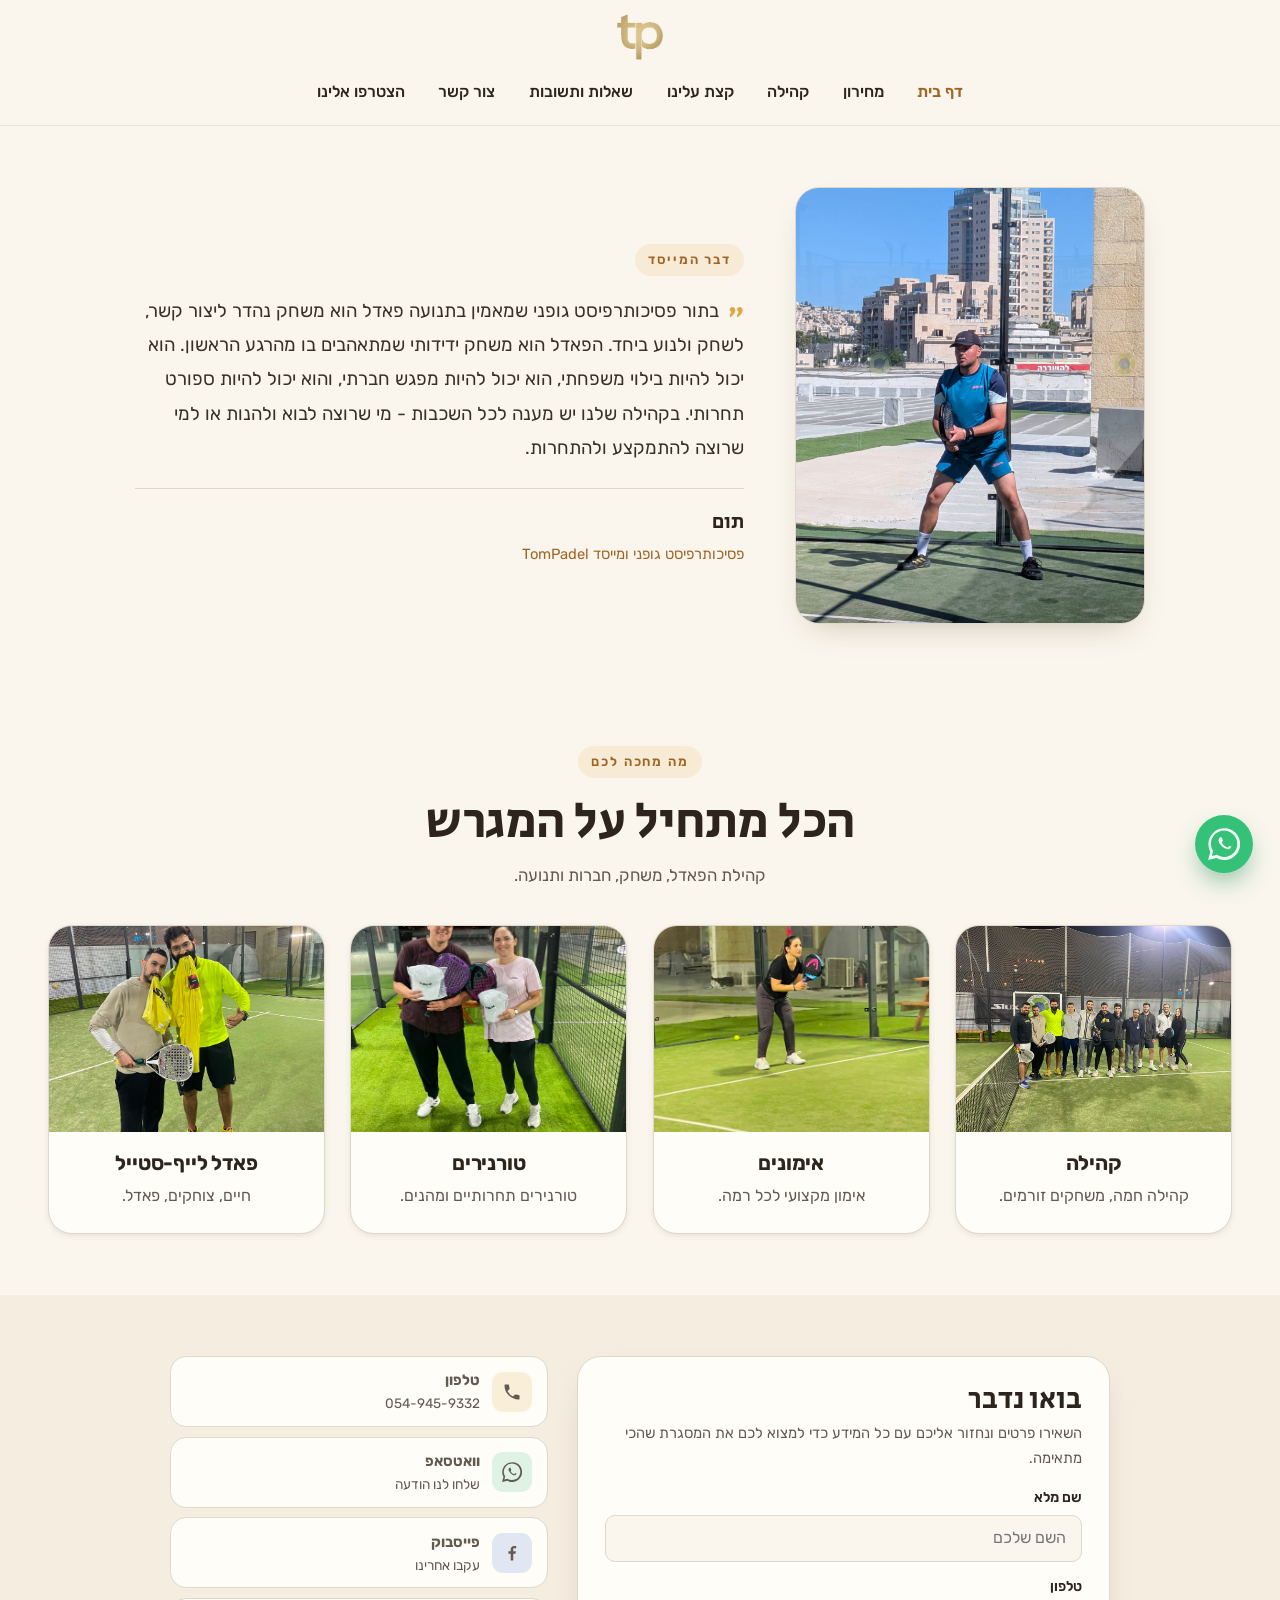
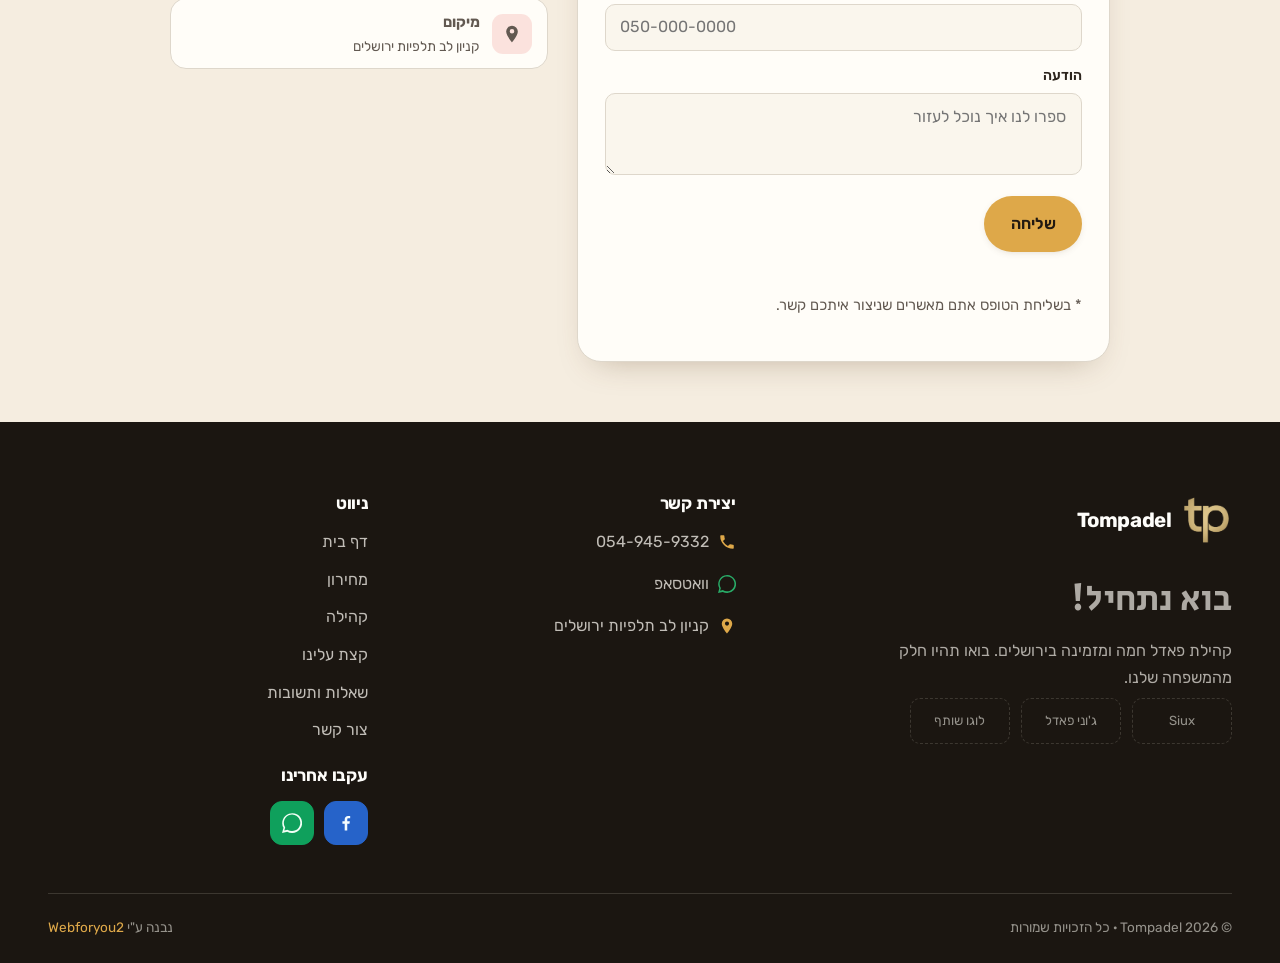
==== index.html @ 7ef9548f "תפריט: כפתור "הצטרפו אלינו" הפך לקישור רגיל (בלי גלולת הזהב) בכל העמודים Co-Authored-By: Claude Opus" ====
<!DOCTYPE html>
<html lang="he" dir="rtl">
<head>
  <meta charset="UTF-8" />
  <meta name="viewport" content="width=device-width, initial-scale=1.0" />
  <title>Tompadel | טומפדל — מועדון וקהילת פאדל בירושלים</title>
  <meta name="description" content="Tompadel (טומפדל) — מועדון וקהילת פאדל בקניון לב תלפיות ירושלים. אימוני פאדל אישיים וקבוצתיים לכל רמה, טורנירים ואירועי קהילה. הצטרפו למשפחה!" />
  <meta name="theme-color" content="#d9a441" />
  <link rel="canonical" href="https://tompadel.co.il/" />

  <!-- Open Graph -->
  <meta property="og:type" content="website" />
  <meta property="og:site_name" content="Tompadel" />
  <meta property="og:title" content="Tompadel | טומפדל — מועדון וקהילת פאדל בירושלים" />
  <meta property="og:description" content="מועדון וקהילת פאדל בקניון לב תלפיות ירושלים. אימונים לכל רמה, טורנירים ואירועי קהילה." />
  <meta property="og:url" content="https://tompadel.co.il/" />
  <meta property="og:locale" content="he_IL" />
  <meta property="og:image" content="https://tompadel.co.il/assets/community-1.jpg" />
  <meta name="twitter:card" content="summary_large_image" />
  <meta name="twitter:title" content="Tompadel | טומפדל — מועדון פאדל בירושלים" />
  <meta name="twitter:description" content="מועדון וקהילת פאדל בקניון לב תלפיות ירושלים. אימונים, טורנירים וקהילה חמה." />
  <meta name="twitter:image" content="https://tompadel.co.il/assets/community-1.jpg" />

  <link rel="icon" href="favicon.svg" type="image/svg+xml" />
  <link rel="apple-touch-icon" href="assets/tp-logo-gold.png" />

  <link rel="preconnect" href="https://fonts.googleapis.com" />
  <link rel="preconnect" href="https://fonts.gstatic.com" crossorigin />
  <link href="https://fonts.googleapis.com/css2?family=Rubik:wght@400;500;600;700;800&family=Secular+One&display=swap" rel="stylesheet" />
  <link rel="stylesheet" href="styles.css" />

  <!-- JSON-LD: SportsActivityLocation -->
  <script type="application/ld+json">
  {
    "@context": "https://schema.org",
    "@type": "SportsActivityLocation",
    "name": "Tompadel — טומפדל",
    "description": "מועדון וקהילת פאדל בירושלים. אימונים אישיים וקבוצתיים, טורנירים ואירועי קהילה.",
    "url": "https://tompadel.co.il/",
    "logo": "https://tompadel.co.il/assets/tp-logo-gold.png",
    "image": "https://tompadel.co.il/assets/community-1.jpg",
    "telephone": "+972549459332",
    "sport": "Padel",
    "address": {
      "@type": "PostalAddress",
      "streetAddress": "קניון לב תלפיות",
      "addressLocality": "ירושלים",
      "addressCountry": "IL"
    },
    "sameAs": [
      "https://www.facebook.com/profile.php?id=61572959230133"
    ]
  }
  </script>

</head>
<body>
  <a class="skip" href="#main">דלגו לתוכן</a>

  <!-- ==================================================== NAVBAR -->
  <header class="nav" data-nav>
    <div class="nav__inner">
      <a class="brand" href="index.html" aria-label="Tompadel — דף הבית">
        <img class="brand__logo" src="assets/tp-logo-gold.png" alt="Tompadel" width="54" height="50" onerror="this.replaceWith(Object.assign(document.createElement('span'),{className:'brand__mark',textContent:'tp'}))" />
      </a>

      <nav class="nav__links" aria-label="ניווט ראשי">
        <a href="index.html" class="is-active">דף בית</a>
        <a href="pricing.html">מחירון</a>
        <a href="community.html">קהילה</a>
        <a href="about.html">קצת עלינו</a>
        <a href="faq.html">שאלות ותשובות</a>
        <a href="#contact">צור קשר</a>
        <a href="https://api.whatsapp.com/send?phone=0549459332" target="_blank" rel="noopener">הצטרפו אלינו</a>
      </nav>

      <button class="nav__toggle" type="button" aria-label="פתיחת תפריט" aria-expanded="false" aria-controls="menu"><span></span></button>
    </div>
  </header>

  <main id="main">
    <h1 class="sr-only">Tompadel — מועדון וקהילת פאדל בירושלים</h1>

    <!-- ==================================================== FOUNDER'S MESSAGE -->
    <section class="section founder" id="founder" aria-label="דבר המייסד">
      <div class="wrap">
        <div class="founder__grid">
          <div class="founder__media ph" data-label="תום — המייסד" data-reveal>
            <img src="assets/hero-1b.jpg" alt="תום, מייסד Tompadel, עם מחבט פאדל על המגרש" loading="eager" onerror="this.remove()" />
          </div>
          <div class="founder__body" data-reveal data-reveal-delay="1">
            <span class="eyebrow">דבר המייסד</span>
            <blockquote class="founder__quote">
              בתור פסיכותרפיסט גופני שמאמין בתנועה פאדל הוא משחק נהדר ליצור קשר, לשחק ולנוע ביחד. הפאדל הוא משחק ידידותי שמתאהבים בו מהרגע הראשון. הוא יכול להיות בילוי משפחתי, הוא יכול להיות מפגש חברתי, והוא יכול להיות ספורט תחרותי. בקהילה שלנו יש מענה לכל השכבות - מי שרוצה לבוא ולהנות או למי שרוצה להתמקצע ולהתחרות.
            </blockquote>
            <div class="founder__sign">
              <b>תום</b>
              <span>פסיכותרפיסט גופני ומייסד TomPadel</span>
            </div>
          </div>
        </div>
      </div>
    </section>

    <!-- ==================================================== CATEGORIES -->
    <section class="section" id="activities">
      <div class="wrap">
        <div class="section-head" data-reveal>
          <span class="eyebrow">מה מחכה לכם</span>
          <h2>הכל מתחיל על המגרש</h2>
          <p>קהילת הפאדל, משחק, חברות ותנועה.</p>
        </div>
        <div class="cats">
          <article class="cat" data-reveal>
            <div class="cat__media ph" data-label="קהילה"><img src="assets/cat-community.jpg" alt="חברי קהילת Tompadel יחד על מגרש הפאדל" loading="lazy" onerror="this.remove()" /></div>
            <div class="cat__body"><h3>קהילה</h3><p>קהילה חמה, משחקים זורמים.</p></div>
          </article>
          <article class="cat" data-reveal data-reveal-delay="1">
            <div class="cat__media ph" data-label="אימונים"><img src="assets/cat-training.jpg" alt="אימון פאדל מקצועי במועדון Tompadel" loading="lazy" onerror="this.remove()" /></div>
            <div class="cat__body"><h3>אימונים</h3><p>אימון מקצועי לכל רמה.</p></div>
          </article>
          <article class="cat" data-reveal data-reveal-delay="2">
            <div class="cat__media ph" data-label="טורנירים"><img src="assets/cat-tournaments.jpg" alt="טורניר פאדל תחרותי במועדון" loading="lazy" onerror="this.remove()" /></div>
            <div class="cat__body"><h3>טורנירים</h3><p>טורנירים תחרותיים ומהנים.</p></div>
          </article>
          <article class="cat" data-reveal data-reveal-delay="3">
            <div class="cat__media ph" data-label="פאדל לייף-סטייל"><img src="assets/cat-lifestyle.jpg" alt="אווירת פאדל לייף-סטייל במועדון Tompadel" loading="lazy" onerror="this.remove()" /></div>
            <div class="cat__body"><h3>פאדל לייף-סטייל</h3><p>חיים, צוחקים, פאדל.</p></div>
          </article>
        </div>
      </div>
    </section>

    <!-- ==================================================== CONTACT FORM -->
    <section class="section section--tint contact" id="contact">
      <div class="wrap">
        <div class="contact__grid">
          <form class="form-card" data-contact-form novalidate data-reveal>
            <h2>בואו נדבר</h2>
            <p>השאירו פרטים ונחזור אליכם עם כל המידע כדי למצוא לכם את המסגרת שהכי מתאימה.</p>

            <div class="field" data-field>
              <label for="name">שם מלא</label>
              <input id="name" name="name" type="text" autocomplete="name" placeholder="השם שלכם" required />
              <span class="err">אנא הזינו שם מלא</span>
            </div>

            <div class="field" data-field>
              <label for="phone">טלפון</label>
              <input id="phone" name="phone" type="tel" inputmode="tel" autocomplete="tel" placeholder="050-000-0000" required />
              <span class="err">אנא הזינו מספר טלפון תקין</span>
            </div>

            <div class="field" data-field>
              <label for="message">הודעה</label>
              <textarea id="message" name="message" placeholder="ספרו לנו איך נוכל לעזור" required></textarea>
              <span class="err">אנא כתבו הודעה קצרה</span>
            </div>

            <button class="btn" type="submit">שליחה</button>
            <p class="form-status" role="status" aria-live="polite"></p>
            <p class="form-note">* בשליחת הטופס אתם מאשרים שניצור איתכם קשר.</p>
            <!-- TODO: חברו כאן שירות שליחה (Formspree / EmailJS / endpoint משלכם) — ראו script.js -->
          </form>

          <aside class="contact__aside" data-reveal data-reveal-delay="1">
            <a class="info-card" href="tel:0549459332">
              <span class="info-card__ic info-card__ic--phone"><svg viewBox="0 0 24 24" fill="currentColor" aria-hidden="true"><path d="M6.6 10.8a15.5 15.5 0 0 0 6.6 6.6l2.2-2.2a1 1 0 0 1 1-.24 11.4 11.4 0 0 0 3.6.58 1 1 0 0 1 1 1V20a1 1 0 0 1-1 1A17 17 0 0 1 3 4a1 1 0 0 1 1-1h3.5a1 1 0 0 1 1 1 11.4 11.4 0 0 0 .58 3.6 1 1 0 0 1-.24 1z"/></svg></span>
              <span><b>טלפון</b><span>054-945-9332</span></span>
            </a>
            <a class="info-card" href="https://api.whatsapp.com/send?phone=0549459332" target="_blank" rel="noopener">
              <span class="info-card__ic info-card__ic--wa"><svg viewBox="0 0 24 24" fill="currentColor" aria-hidden="true"><path d="M.06 24l1.7-6.2A11.9 11.9 0 1 1 12 24a11.9 11.9 0 0 1-5.7-1.45L.06 24zM6.6 20.1l.37.22a9.9 9.9 0 1 0-3.4-3.4l.24.38-1 3.66 3.79-.86zM17.9 14.3c-.24-.12-1.44-.71-1.66-.79s-.39-.12-.55.12-.63.79-.78.96-.29.18-.53.06a8.1 8.1 0 0 1-2.38-1.47 9 9 0 0 1-1.65-2.05c-.17-.3 0-.46.13-.6l.4-.46c.13-.16.17-.27.26-.45s.04-.34-.02-.46-.55-1.32-.75-1.81-.4-.41-.55-.42h-.47a.9.9 0 0 0-.65.3 2.73 2.73 0 0 0-.85 2.03 4.74 4.74 0 0 0 1 2.51 10.85 10.85 0 0 0 4.16 3.68c2.02.79 2.02.53 2.39.5a2.48 2.48 0 0 0 1.63-1.15 2 2 0 0 0 .14-1.15c-.06-.1-.22-.16-.46-.28z"/></svg></span>
              <span><b>וואטסאפ</b><span>שלחו לנו הודעה</span></span>
            </a>
            <a class="info-card" href="https://www.facebook.com/profile.php?id=61572959230133" target="_blank" rel="noopener">
              <span class="info-card__ic info-card__ic--fb"><svg viewBox="0 0 24 24" fill="currentColor" aria-hidden="true"><path d="M13.5 21v-8h2.7l.4-3.1h-3.1V7.9c0-.9.25-1.5 1.55-1.5H17V3.6c-.3-.04-1.3-.13-2.46-.13-2.43 0-4.1 1.48-4.1 4.2v2.34H7.7V13h2.74v8z"/></svg></span>
              <span><b>פייסבוק</b><span>עקבו אחרינו</span></span>
            </a>
            <div class="info-card">
              <span class="info-card__ic info-card__ic--loc"><svg viewBox="0 0 24 24" fill="currentColor" aria-hidden="true"><path d="M12 2a7 7 0 0 0-7 7c0 5 7 13 7 13s7-8 7-13a7 7 0 0 0-7-7zm0 9.5A2.5 2.5 0 1 1 12 6a2.5 2.5 0 0 1 0 5.5z"/></svg></span>
              <span><b>מיקום</b><span>קניון לב תלפיות ירושלים</span></span>
            </div>
          </aside>
        </div>
      </div>
    </section>
  </main>

  <!-- ==================================================== FOOTER -->
  <footer class="footer">
    <div class="wrap footer__grid">
      <div class="footer__brand">
        <a class="brand footer__brand-link" href="index.html" aria-label="Tompadel">
          <img class="brand__logo" src="assets/tp-logo-gold.png" alt="Tompadel" width="54" height="50" onerror="this.replaceWith(Object.assign(document.createElement('span'),{className:'brand__mark',textContent:'tp'}))" />
          <span class="brand__text">Tompadel</span>
        </a>
        <p class="footer__cta">בוא נתחיל!</p>
        <p>קהילת פאדל חמה ומזמינה בירושלים. בואו תהיו חלק מהמשפחה שלנו.</p>
        <div class="footer__partners" aria-label="שותפים">
          <span class="footer__partner">Siux</span>
          <span class="footer__partner">ג'וני פאדל</span>
          <span class="footer__partner">לוגו שותף</span>
        </div>
      </div>

      <div>
        <h4>יצירת קשר</h4>
        <ul class="footer__list">
          <li><a href="tel:0549459332"><svg viewBox="0 0 24 24" fill="currentColor" aria-hidden="true"><path d="M6.6 10.8a15.5 15.5 0 0 0 6.6 6.6l2.2-2.2a1 1 0 0 1 1-.24 11.4 11.4 0 0 0 3.6.58 1 1 0 0 1 1 1V20a1 1 0 0 1-1 1A17 17 0 0 1 3 4a1 1 0 0 1 1-1h3.5a1 1 0 0 1 1 1 11.4 11.4 0 0 0 .58 3.6 1 1 0 0 1-.24 1z"/></svg>054-945-9332</a></li>
          <li><a href="https://api.whatsapp.com/send?phone=0549459332" target="_blank" rel="noopener"><svg viewBox="0 0 24 24" fill="currentColor" aria-hidden="true"><path d="M.06 24l1.7-6.2A11.9 11.9 0 1 1 12 24a11.9 11.9 0 0 1-5.7-1.45L.06 24zM6.6 20.1l.37.22a9.9 9.9 0 1 0-3.4-3.4l.24.38-1 3.66 3.79-.86z"/></svg>וואטסאפ</a></li>
          <li><span><svg viewBox="0 0 24 24" fill="currentColor" aria-hidden="true"><path d="M12 2a7 7 0 0 0-7 7c0 5 7 13 7 13s7-8 7-13a7 7 0 0 0-7-7zm0 9.5A2.5 2.5 0 1 1 12 6a2.5 2.5 0 0 1 0 5.5z"/></svg>קניון לב תלפיות ירושלים</span></li>
        </ul>
      </div>

      <div>
        <h4>ניווט</h4>
        <ul class="footer__list">
          <li><a href="index.html">דף בית</a></li>
          <li><a href="pricing.html">מחירון</a></li>
          <li><a href="community.html">קהילה</a></li>
          <li><a href="about.html">קצת עלינו</a></li>
          <li><a href="faq.html">שאלות ותשובות</a></li>
          <li><a href="#contact">צור קשר</a></li>
        </ul>
        <h4 style="margin-top:1.4rem">עקבו אחרינו</h4>
        <div class="footer__social">
          <a href="https://www.facebook.com/profile.php?id=61572959230133" target="_blank" rel="noopener" aria-label="פייסבוק"><svg viewBox="0 0 24 24" fill="currentColor" aria-hidden="true"><path d="M13.5 21v-8h2.7l.4-3.1h-3.1V7.9c0-.9.25-1.5 1.55-1.5H17V3.6c-.3-.04-1.3-.13-2.46-.13-2.43 0-4.1 1.48-4.1 4.2v2.34H7.7V13h2.74v8z"/></svg></a>
          <a href="https://api.whatsapp.com/send?phone=0549459332" target="_blank" rel="noopener" aria-label="וואטסאפ"><svg viewBox="0 0 24 24" fill="currentColor" aria-hidden="true"><path d="M.06 24l1.7-6.2A11.9 11.9 0 1 1 12 24a11.9 11.9 0 0 1-5.7-1.45L.06 24zM6.6 20.1l.37.22a9.9 9.9 0 1 0-3.4-3.4l.24.38-1 3.66 3.79-.86z"/></svg></a>
        </div>
      </div>
    </div>
    <div class="wrap footer__bar">
      <span>© <span data-year>2026</span> Tompadel · כל הזכויות שמורות</span>
      <span>נבנה ע"י <a href="https://webforyou2.netlify.app" target="_blank" rel="noopener">Webforyou2</a></span>
    </div>
  </footer>
  <!-- כפתור וואטסאפ צף -->
  <a class="wa-float" href="https://api.whatsapp.com/send?phone=0549459332" target="_blank" rel="noopener" aria-label="שלחו לנו הודעה בוואטסאפ">
    <svg viewBox="0 0 24 24" fill="currentColor" aria-hidden="true"><path d="M.06 24l1.7-6.2A11.9 11.9 0 1 1 12 24a11.9 11.9 0 0 1-5.7-1.45L.06 24zM6.6 20.1l.37.22a9.9 9.9 0 1 0-3.4-3.4l.24.38-1 3.66 3.79-.86zM17.9 14.3c-.24-.12-1.44-.71-1.66-.79s-.39-.12-.55.12-.63.79-.78.96-.29.18-.53.06a8.1 8.1 0 0 1-2.38-1.47 9 9 0 0 1-1.65-2.05c-.17-.3 0-.46.13-.6l.4-.46c.13-.16.17-.27.26-.45s.04-.34-.02-.46-.55-1.32-.75-1.81-.4-.41-.55-.42h-.47a.9.9 0 0 0-.65.3 2.73 2.73 0 0 0-.85 2.03 4.74 4.74 0 0 0 1 2.51 10.85 10.85 0 0 0 4.16 3.68c2.02.79 2.02.53 2.39.5a2.48 2.48 0 0 0 1.63-1.15 2 2 0 0 0 .14-1.15c-.06-.1-.22-.16-.46-.28z"/></svg>
  </a>


  <script src="script.js" defer></script>
</body>
</html>
---- styles.css ----
/* ==========================================================================
   Tompadel — טומפדל | מועדון פאדל
   Shared stylesheet. Warm gold / cream / dark. Hebrew RTL. Mobile-first.
   ========================================================================== */

:root {
  /* Palette — warm gold / mustard-brown, cream, dark footer (OKLCH) */
  --cream:     oklch(0.974 0.013 85);
  --cream-2:   oklch(0.949 0.020 82);
  --card:      oklch(0.995 0.007 88);
  --gold:      oklch(0.765 0.128 79);
  --gold-2:    oklch(0.700 0.135 71);
  --gold-deep: oklch(0.560 0.110 63);
  --ink:       oklch(0.270 0.018 66);
  --ink-soft:  oklch(0.470 0.017 66);
  --line:      oklch(0.882 0.018 80);
  --line-soft: oklch(0.922 0.014 82);
  --dark:      oklch(0.205 0.012 74);
  --dark-2:    oklch(0.262 0.014 74);
  --dark-line: oklch(0.340 0.014 74);
  --white:     oklch(0.995 0.004 90);

  --shadow-sm: 0 2px 8px -4px oklch(0.40 0.05 70 / 0.30);
  --shadow:    0 14px 34px -18px oklch(0.42 0.06 66 / 0.40);
  --shadow-lg: 0 30px 60px -26px oklch(0.40 0.06 66 / 0.45);

  --font-body:    "Rubik", system-ui, -apple-system, "Segoe UI", sans-serif;
  --font-display: "Secular One", "Rubik", system-ui, sans-serif;

  --r-sm: 10px;
  --r:    16px;
  --r-lg: 24px;
  --r-xl: 32px;

  --wrap: 1200px;
  --gutter: clamp(1.15rem, 4vw, 3rem);

  --ease: cubic-bezier(0.22, 1, 0.36, 1);           /* ease-out-quint-ish */
  --ease-soft: cubic-bezier(0.16, 1, 0.3, 1);
}

/* ------------------------------------------------------------------ reset */
*, *::before, *::after { box-sizing: border-box; }
* { margin: 0; }

html {
  scroll-behavior: smooth;
  scroll-padding-top: 116px;
  -webkit-text-size-adjust: 100%;
}

body {
  font-family: var(--font-body);
  color: var(--ink);
  background: var(--cream);
  line-height: 1.65;
  font-weight: 400;
  -webkit-font-smoothing: antialiased;
  text-rendering: optimizeLegibility;
  overflow-x: hidden;
}

img, picture, svg { display: block; max-width: 100%; }
a { color: inherit; text-decoration: none; }
button { font: inherit; color: inherit; cursor: pointer; }
ul { list-style: none; padding: 0; }
:focus-visible { outline: 3px solid var(--gold-2); outline-offset: 3px; border-radius: 6px; }

@media (prefers-reduced-motion: reduce) {
  html { scroll-behavior: auto; }
  *, *::before, *::after {
    animation-duration: 0.001ms !important;
    transition-duration: 0.001ms !important;
    scroll-behavior: auto !important;
  }
}

/* --------------------------------------------------------------- typography */
h1, h2, h3, h4 { line-height: 1.12; font-weight: 700; letter-spacing: -0.01em; }

.display { font-family: var(--font-display); font-weight: 400; letter-spacing: 0; }

.eyebrow {
  display: inline-block;
  font-weight: 600;
  font-size: 0.82rem;
  letter-spacing: 0.14em;
  color: var(--gold-deep);
  background: oklch(0.765 0.128 79 / 0.14);
  padding: 0.4em 1em;
  border-radius: 999px;
  margin-bottom: 1.1rem;
}

.section-head { max-width: 46rem; margin-inline: auto; text-align: center; margin-bottom: clamp(1.3rem, 3.2vw, 2.2rem); }
.section-head h2 {
  font-family: var(--font-display);
  font-weight: 400;
  font-size: clamp(1.95rem, 5.2vw, 3.1rem);
}
.section-head p { color: var(--ink-soft); font-size: 1.05rem; margin-top: 0.7rem; }

/* ------------------------------------------------------------------ layout */
.wrap { width: min(var(--wrap), 100% - (var(--gutter) * 2)); margin-inline: auto; }
.section { padding-block: clamp(2.1rem, 5vw, 3.8rem); }
.section--tint { background: var(--cream-2); }

/* ------------------------------------------------------------------ buttons */
.btn {
  --btn-bg: var(--gold);
  --btn-fg: oklch(0.22 0.02 66);
  display: inline-flex; align-items: center; gap: 0.55em;
  font-weight: 600; font-size: 1rem;
  padding: 0.85em 1.6em;
  border: 1px solid transparent;
  border-radius: 999px;
  background: var(--btn-bg); color: var(--btn-fg);
  box-shadow: var(--shadow-sm);
  transition: transform 0.4s var(--ease), box-shadow 0.4s var(--ease), background 0.25s ease;
  will-change: transform;
}
.btn:hover { transform: translateY(-3px); box-shadow: var(--shadow); background: var(--gold-2); }
.btn:active { transform: translateY(-1px); }
.btn--ghost {
  --btn-bg: transparent; --btn-fg: var(--ink);
  border-color: var(--line); box-shadow: none;
}
.btn--ghost:hover { background: oklch(0.765 0.128 79 / 0.12); border-color: var(--gold); }
.btn--wa { --btn-bg: oklch(0.72 0.16 155); --btn-fg: oklch(0.99 0.01 155); }
.btn--wa:hover { --btn-bg: oklch(0.66 0.16 155); }
.btn--dark { --btn-bg: var(--dark); --btn-fg: var(--white); }
.btn--lg { padding: 1em 1.9em; font-size: 1.08rem; }
.btn__ic { width: 1.15em; height: 1.15em; }

/* ------------------------------------------------------------------ navbar */
.nav {
  position: sticky; top: 0; z-index: 60;
  background: oklch(0.974 0.013 85 / 0.82);
  backdrop-filter: saturate(1.2) blur(14px);
  -webkit-backdrop-filter: saturate(1.2) blur(14px);
  border-bottom: 1px solid var(--line-soft);
  transition: box-shadow 0.3s ease, background 0.3s ease;
}
.nav.is-stuck { box-shadow: 0 8px 24px -18px oklch(0.4 0.05 66 / 0.5); }
.nav__inner {
  width: min(var(--wrap), 100% - (var(--gutter) * 2));
  margin-inline: auto;
  display: flex; flex-direction: column; align-items: center; justify-content: center;
  gap: 0.5rem; padding-block: 0.7rem;
}
.brand { display: inline-flex; align-items: center; gap: 0.6rem; font-weight: 700; }
.brand__logo {
  height: 52px; width: auto; display: block;
  transition: transform 0.4s var(--ease);
}
.brand:hover .brand__logo { transform: scale(1.06) rotate(-3deg); }
.brand:active .brand__logo { transform: scale(0.97); }
.brand__mark {
  display: grid; place-items: center;
  width: 50px; height: 50px; border-radius: 14px;
  background: var(--gold); color: var(--dark);
  font-family: var(--font-display); font-size: 1.6rem; line-height: 1;
  transition: transform 0.4s var(--ease);
}
.brand:hover .brand__mark { transform: scale(1.06) rotate(-3deg); }
.brand:active .brand__mark { transform: scale(0.97); }
.brand__text { font-size: 1.28rem; letter-spacing: -0.02em; }
.brand__text span { color: var(--gold-deep); }

/* navbar identical on mobile & desktop: logo on top, menu wrapped & centered below */
.nav__links { display: flex; flex-wrap: wrap; align-items: center; justify-content: center; gap: 0.3rem 0.4rem; }
.nav__links a {
  padding: 0.5em 0.85em; border-radius: 999px;
  font-weight: 500; color: var(--ink); white-space: nowrap;
  transition: background 0.25s ease, color 0.25s ease;
}
.nav__links a:hover { background: oklch(0.765 0.128 79 / 0.16); color: var(--gold-deep); }
.nav__links a.is-active { color: var(--gold-deep); font-weight: 600; }
.nav__cta { margin-inline-start: 0.2rem; }
.nav__toggle { display: none; }

/* narrow screens: shrink so the full menu still fits (same layout, just smaller) */
@media (max-width: 560px) {
  .nav__links { gap: 0.2rem 0.28rem; }
  .nav__links a { padding: 0.38em 0.62em; font-size: 0.82rem; }
  .nav__cta { font-size: 0.82rem; padding: 0.5em 0.9em; }
  .brand__logo { height: 44px; }
}

/* ------------------------------------------------------- image placeholders */
/* Real files (assets/hero-*.jpg …) sit on top; until they exist the warm
   placeholder shows through. Client just drops files with these names in. */
.ph {
  position: relative; overflow: hidden;
  background:
    radial-gradient(120% 120% at 20% 10%, oklch(0.80 0.10 82 / 0.55), transparent 60%),
    linear-gradient(135deg, var(--cream-2), oklch(0.88 0.06 78));
  isolation: isolate;
}
.ph::after {
  content: "🎾 " attr(data-label);
  position: absolute; inset: 0; z-index: 1;
  display: grid; place-content: center; text-align: center;
  padding: 1rem;
  font-weight: 600; font-size: 0.9rem; letter-spacing: 0.02em;
  color: oklch(0.45 0.06 66 / 0.75);
}
.ph img {
  position: relative; z-index: 2;
  width: 100%; height: 100%; object-fit: cover; display: block;
}
.ph img:not([src]), .ph img[src=""] { display: none; }

/* ------------------------------------------------------------------ hero (full-width banner) */
.hero {
  position: relative; overflow: hidden;
  min-height: clamp(160px, 23vw, 290px);
  display: grid; place-items: center;
  border-block: 3px solid var(--gold);
  background: var(--dark);
}
.hero__bg { position: absolute; inset: 0; z-index: 0; display: flex; gap: 3px; background: var(--gold); }
.hero__bg img { flex: 1 1 0; min-width: 0; height: 100%; object-fit: cover; }
.hero__overlay {
  position: absolute; inset: 0; z-index: 1;
  background:
    linear-gradient(180deg, oklch(0.16 0.02 70 / 0.22) 0%, transparent 30% 70%, oklch(0.15 0.02 70 / 0.22) 100%),
    radial-gradient(120% 100% at 50% 50%, transparent 60%, oklch(0.14 0.02 70 / 0.25) 100%);
}
.hero__content {
  position: relative; z-index: 2;
  width: min(var(--wrap), 100% - (var(--gutter) * 2));
  text-align: center; padding-block: clamp(2rem, 6vw, 4rem);
}
.hero__title {
  font-family: var(--font-display); font-weight: 400;
  color: var(--white);
  font-size: clamp(1.7rem, 4.6vw, 3.2rem);
  line-height: 1.12; letter-spacing: -0.01em;
  text-shadow: 0 4px 24px oklch(0.12 0.02 70 / 0.6), 0 2px 6px oklch(0.12 0.02 70 / 0.5);
  max-width: 20ch; margin-inline: auto;
}

/* ------------------------------------------------------------- contact form */
.contact { position: relative; }
.contact__grid {
  display: grid; gap: clamp(1rem, 2.5vw, 1.8rem);
  grid-template-columns: 1fr;
  max-width: 940px; margin-inline: auto;
}
@media (min-width: 860px) { .contact__grid { grid-template-columns: 1.2fr 0.85fr; } }

.form-card {
  background: var(--card); border: 1px solid var(--line);
  border-radius: var(--r-lg); padding: clamp(1.1rem, 3vw, 1.7rem);
  box-shadow: var(--shadow);
}
.form-card h2 { font-family: var(--font-display); font-weight: 400; font-size: clamp(1.35rem, 3.2vw, 1.8rem); }
.form-card > p { color: var(--ink-soft); font-size: 0.92rem; margin-top: 0.3rem; margin-bottom: 1rem; }
.field { margin-bottom: 0.8rem; }
.field label { display: block; font-weight: 600; font-size: 0.88rem; margin-bottom: 0.35rem; }
.field input, .field textarea {
  width: 100%; font: inherit; color: var(--ink);
  background: var(--cream); border: 1.5px solid var(--line);
  border-radius: var(--r-sm); padding: 0.6em 0.9em;
  transition: border-color 0.25s ease, box-shadow 0.25s ease, background 0.25s ease;
}
.field textarea { min-height: 82px; resize: vertical; }
.field input:focus, .field textarea:focus {
  outline: none; border-color: var(--gold);
  background: var(--card);
  box-shadow: 0 0 0 4px oklch(0.765 0.128 79 / 0.2);
}
.field input:user-invalid, .field textarea:user-invalid { border-color: oklch(0.6 0.17 25); }
.field .err { display: none; color: oklch(0.55 0.17 25); font-size: 0.82rem; margin-top: 0.35rem; }
.field.invalid .err { display: block; }
.field.invalid input, .field.invalid textarea { border-color: oklch(0.6 0.17 25); }
.form-note { font-size: 0.85rem; color: var(--ink-soft); margin-top: 0.4rem; }
.form-status { margin-top: 1rem; font-weight: 600; min-height: 1.4em; }
.form-status.ok { color: oklch(0.55 0.14 155); }

.contact__aside { display: flex; flex-direction: column; gap: 0.6rem; }
.info-card {
  display: flex; align-items: center; gap: 0.8rem;
  background: var(--card); border: 1px solid var(--line);
  border-radius: var(--r); padding: 0.7rem 0.9rem;
  transition: transform 0.4s var(--ease), box-shadow 0.4s var(--ease), border-color 0.25s ease;
}
a.info-card:hover { transform: translateY(-3px); box-shadow: var(--shadow-sm); border-color: var(--gold); }
.info-card__ic {
  flex: none; display: grid; place-items: center;
  width: 40px; height: 40px; border-radius: 11px;
  background: oklch(0.765 0.128 79 / 0.18); color: var(--gold-deep);
}
.info-card__ic svg { width: 20px; height: 20px; }
.info-card b { display: block; font-size: 0.92rem; }
.info-card span { font-size: 0.85rem; color: var(--ink-soft); }

/* --------------------------------------------------------- founder message */
/* דבר המייסד — text (start/right in RTL) + portrait; stays 2-col on mobile too */
.founder__grid {
  display: grid; align-items: center;
  gap: clamp(0.9rem, 3.5vw, 2.8rem);
  grid-template-columns: 0.9fr 1.1fr;   /* photo (right) · text (left) */
  max-width: 1010px; margin-inline: auto;
}
.founder__grid > * { min-width: 0; }     /* let columns shrink, never overflow */
.founder__body .eyebrow { margin-bottom: clamp(0.7rem, 2vw, 1.1rem); }
.founder__quote {
  font-size: clamp(0.82rem, 2.3vw, 1.16rem);
  line-height: 1.85;
  color: oklch(0.32 0.018 66);
  position: relative;
  quotes: "\201D" "\201C";
}
.founder__quote::before {
  content: open-quote;
  font-family: var(--font-display);
  color: var(--gold);
  font-size: 1.5em; line-height: 0;
  vertical-align: -0.35em;
  margin-inline-end: 0.12em;
}
.founder__sign {
  margin-top: clamp(0.9rem, 2.5vw, 1.4rem);
  padding-top: clamp(0.7rem, 2vw, 1.1rem);
  border-top: 1px solid var(--line);
}
.founder__sign b {
  font-family: var(--font-display); font-weight: 400;
  font-size: clamp(1rem, 2.6vw, 1.28rem); color: var(--ink);
}
.founder__sign span {
  display: block; color: var(--gold-deep);
  font-size: clamp(0.72rem, 1.9vw, 0.92rem); margin-top: 0.15rem;
}
.founder__media {
  aspect-ratio: 4 / 5;
  border-radius: var(--r-lg);
  border: 1px solid var(--line);
  box-shadow: var(--shadow);
}
.founder__media img { width: 100%; height: 100%; object-fit: cover; object-position: 50% 32%; }
@media (min-width: 720px) {
  .founder__grid { gap: clamp(2rem, 4vw, 3.4rem); grid-template-columns: minmax(0, 350px) 1fr; }
  .founder__media { width: 100%; max-width: 350px; }
}

/* ------------------------------------------------------------- categories */
.cats {
  display: grid; gap: clamp(0.7rem, 2.5vw, 1.6rem);
  grid-template-columns: repeat(auto-fit, minmax(155px, 1fr));
}
.cat {
  display: flex; flex-direction: column;
  background: var(--card); border: 1px solid var(--line);
  border-radius: var(--r-lg); overflow: hidden;
  box-shadow: var(--shadow-sm);
  transition: transform 0.5s var(--ease), box-shadow 0.5s var(--ease);
}
.cat:hover { transform: translateY(-6px); box-shadow: var(--shadow); }
.cat__media { aspect-ratio: 4 / 3; }
.cat:hover .cat__media img { transform: scale(1.06); }
.cat__media img { transition: transform 0.7s var(--ease); }
.cat__body { padding: 1.25rem 1.3rem 1.5rem; text-align: center; }
.cat__body h3 { font-size: 1.28rem; }
.cat__body p { color: var(--ink-soft); margin-top: 0.5rem; }

/* ------------------------------------------------------------ testimonials */
.tstm {
  display: grid; gap: clamp(1rem, 2.5vw, 1.6rem);
  grid-template-columns: repeat(auto-fit, minmax(260px, 1fr));
}
.tstm__card {
  background: var(--card); border: 1px solid var(--line);
  border-radius: var(--r-lg); padding: 1.6rem;
  display: flex; flex-direction: column; gap: 1rem;
  box-shadow: var(--shadow-sm);
}
.tstm__quote { font-size: 2.4rem; line-height: 0.6; color: var(--gold); font-family: var(--font-display); }
.tstm__body { color: var(--ink-soft); flex: 1; font-style: italic; }
.tstm__who { display: flex; align-items: center; gap: 0.8rem; }
.tstm__ava { width: 46px; height: 46px; border-radius: 50%; }
.tstm__ava.ph::after { content: "👤"; font-size: 1.2rem; }
.tstm__who b { font-size: 0.95rem; }
.tstm__who span { font-size: 0.82rem; color: var(--ink-soft); }

/* --------------------------------------------------------------------- FAQ */
.faq { max-width: 52rem; margin-inline: auto; }
.faq__item {
  border: 1px solid var(--line); border-radius: var(--r);
  background: var(--card); margin-bottom: 0.8rem; overflow: hidden;
  transition: border-color 0.25s ease, box-shadow 0.25s ease;
}
.faq__item.is-open { border-color: var(--gold); box-shadow: var(--shadow-sm); }
.faq__q {
  width: 100%; text-align: right;
  display: flex; align-items: center; justify-content: space-between; gap: 1rem;
  padding: 1.15rem 1.3rem; font-weight: 600; font-size: 1.06rem; background: none;
}
.faq__q .ico {
  flex: none; width: 30px; height: 30px; border-radius: 50%;
  display: grid; place-items: center;
  background: oklch(0.765 0.128 79 / 0.18); color: var(--gold-deep);
  transition: transform 0.4s var(--ease), background 0.25s ease;
  font-size: 1.2rem; line-height: 1;
}
.faq__item.is-open .faq__q .ico { transform: rotate(45deg); background: var(--gold); color: oklch(0.22 0.02 66); }
.faq__a { display: grid; grid-template-rows: 0fr; transition: grid-template-rows 0.4s var(--ease); }
.faq__item.is-open .faq__a { grid-template-rows: 1fr; }
.faq__a > div { overflow: hidden; }
.faq__a p { padding: 0 1.3rem 1.3rem; color: var(--ink-soft); }

/* ------------------------------------------------------------------ footer */
.footer { background: var(--dark); color: oklch(0.86 0.01 80); padding-block: clamp(3rem, 6vw, 4.5rem) 1.5rem; }
.footer a { transition: color 0.2s ease; }
.footer a:hover { color: var(--gold); }
.footer__grid {
  display: grid; gap: clamp(1.6rem, 4vw, 3rem);
  grid-template-columns: 1fr;
}
@media (min-width: 720px) { .footer__grid { grid-template-columns: 1.4fr 1fr 1fr; } }
.footer__brand .brand__text { color: var(--white); }
.footer__cta { font-family: var(--font-display); font-size: clamp(1.6rem, 4vw, 2.2rem); color: var(--white); margin: 1rem 0 0.6rem; }
.footer__brand p { color: oklch(0.74 0.01 80); max-width: 34ch; }
.footer h4 { color: var(--white); font-size: 1.05rem; margin-bottom: 1rem; }
.footer__list li { margin-bottom: 0.7rem; }
.footer__list a, .footer__list span { display: inline-flex; align-items: center; gap: 0.55rem; color: oklch(0.80 0.01 80); }
.footer__list svg { width: 18px; height: 18px; color: var(--gold); flex: none; }
.footer__partners { display: flex; flex-wrap: wrap; gap: 0.7rem; margin-top: 0.4rem; }
.footer__partner {
  height: 46px; min-width: 100px; padding-inline: 1rem;
  display: grid; place-items: center;
  border: 1px dashed var(--dark-line); border-radius: 10px;
  color: oklch(0.66 0.01 80); font-size: 0.82rem; text-align: center;
}
.footer__social { display: flex; gap: 0.6rem; margin-top: 0.4rem; }
.footer__social a {
  width: 44px; height: 44px; border-radius: 12px;
  display: grid; place-items: center;
  background: var(--dark-2); border: 1px solid var(--dark-line); color: oklch(0.86 0.01 80);
}
.footer__social a:hover { background: var(--gold); color: var(--dark); border-color: var(--gold); }
.footer__social svg { width: 20px; height: 20px; }
.footer__bar {
  margin-top: clamp(2rem, 5vw, 3rem); padding-top: 1.4rem;
  border-top: 1px solid var(--dark-line);
  display: flex; flex-wrap: wrap; gap: 0.6rem 1.4rem; justify-content: space-between;
  font-size: 0.85rem; color: oklch(0.66 0.01 80);
}
.footer__bar a { color: var(--gold); }

/* ---------------------------------------------------------- page hero (sub) */
.pagehero { position: relative; padding-block: clamp(2.6rem, 6vw, 4.4rem) clamp(2rem, 5vw, 3.2rem); overflow: clip; }
.pagehero::before {
  content: ""; position: absolute; inset: 0; z-index: -1;
  background: radial-gradient(70% 80% at 88% 0%, oklch(0.83 0.10 82 / 0.5), transparent 55%), var(--cream);
}
.pagehero__inner { text-align: center; max-width: 48rem; margin-inline: auto; }
.pagehero h1 { font-family: var(--font-display); font-weight: 400; font-size: clamp(2.4rem, 6.5vw, 3.8rem); }
.pagehero p { color: var(--ink-soft); font-size: 1.1rem; margin-top: 0.8rem; }

/* --------------------------------------------------------------- TP page */
.tp-layout {
  display: grid; gap: clamp(1.8rem, 4vw, 3.4rem);
  grid-template-columns: 1fr; align-items: start;
}
@media (min-width: 900px) {
  .tp-layout { grid-template-columns: minmax(300px, 0.82fr) 1fr; }
  .tp-media { position: sticky; top: 96px; }
}
.tp-media { display: grid; gap: clamp(1rem, 2vw, 1.4rem); }
.tp-card {
  border-radius: var(--r-lg); overflow: hidden;
  border: 1px solid var(--line); background: var(--card);
  box-shadow: var(--shadow);
}
.tp-merch-card img { width: 100%; height: auto; display: block; }
.tp-logo-card {
  display: grid; place-items: center; text-align: center;
  padding: clamp(1.6rem, 4vw, 2.4rem);
  background: radial-gradient(circle at 50% 32%, oklch(0.99 0.01 88), var(--cream-2));
  border-color: oklch(0.86 0.05 82);
}
.tp-logo-card img { max-height: 150px; width: auto; }
.tp-logo-card .brand__mark { width: 116px; height: 116px; border-radius: 26px; font-size: 3rem; }
.tp-logo-card b { display: block; font-family: var(--font-display); font-weight: 400; font-size: 1.35rem; margin-top: 0.9rem; color: var(--ink); }
.tp-logo-card span { color: var(--ink-soft); font-size: 0.9rem; margin-top: 0.15rem; }

.tp-text .eyebrow { margin-bottom: 0.9rem; }
.tp-title {
  font-family: var(--font-display); font-weight: 400;
  font-size: clamp(2rem, 4.6vw, 3.1rem); line-height: 1.08;
  letter-spacing: -0.01em; margin-bottom: 0.4rem;
}
.tp-title::after {
  content: ""; display: block; width: 64px; height: 4px; border-radius: 4px;
  background: var(--gold); margin-top: 1rem;
}
.tp-actions { display: flex; flex-wrap: wrap; gap: 0.8rem; margin-top: 1.8rem; }

.prose { max-width: 62ch; margin-inline: auto; }
.prose--flush { max-width: none; margin-inline: 0; }
.prose h2 { font-family: var(--font-display); font-weight: 400; font-size: clamp(1.6rem, 4vw, 2.2rem); margin: 2rem 0 0.8rem; }
.prose h3 { font-size: 1.2rem; color: var(--gold-deep); margin: 1.6rem 0 0.4rem; }
.prose p { color: oklch(0.34 0.018 66); margin-bottom: 1rem; }
.prose .lead { font-size: 1.2rem; color: var(--ink); }
.prose ul.ticks { display: grid; gap: 0.9rem; margin: 0.6rem 0 1.4rem; }
.prose ul.ticks li {
  position: relative; padding-inline-start: 2.1rem; color: oklch(0.34 0.018 66);
}
.prose ul.ticks li::before {
  content: "🎾"; position: absolute; inset-inline-start: 0; top: 0.05em; font-size: 1.05rem;
}
.prose ul.ticks li b { color: var(--ink); }

/* ------------------------------------------------------------- pricing */
.pricing {
  display: grid; gap: clamp(1.2rem, 3vw, 2rem);
  grid-template-columns: 1fr; max-width: 860px; margin-inline: auto;
}
@media (min-width: 720px) { .pricing { grid-template-columns: 1fr 1fr; } }
.price-card {
  position: relative; display: flex; flex-direction: column;
  background: var(--card); border: 1px solid var(--line);
  border-radius: var(--r-xl); padding: clamp(1.8rem, 4vw, 2.6rem);
  box-shadow: var(--shadow-sm);
  transition: transform 0.5s var(--ease), box-shadow 0.5s var(--ease);
}
.price-card:hover { transform: translateY(-6px); box-shadow: var(--shadow); }
.price-card--feature { background: var(--dark); border-color: var(--dark); color: var(--white); }
.price-card--feature .price-card__amt, .price-card--feature h3 { color: var(--white); }
.price-card--feature .price-card__per { color: oklch(0.78 0.01 80); }
.price-card__tag {
  position: absolute; inset-inline-start: clamp(1.8rem, 4vw, 2.6rem); top: -0.9rem;
  background: var(--gold); color: oklch(0.22 0.02 66);
  font-size: 0.78rem; font-weight: 700; letter-spacing: 0.05em;
  padding: 0.35em 0.9em; border-radius: 999px;
}
.price-card h3 { font-family: var(--font-display); font-weight: 400; font-size: 1.6rem; }
.price-card__amt { font-family: var(--font-display); font-size: clamp(2.6rem, 8vw, 3.4rem); line-height: 1; margin: 0.9rem 0 0.2rem; }
.price-card__amt small { font-size: 1.1rem; }
.price-card__per { color: var(--ink-soft); font-size: 0.95rem; margin-bottom: 1.4rem; }
.price-card ul { display: grid; gap: 0.7rem; margin-bottom: 1.8rem; }
.price-card li { display: flex; gap: 0.6rem; align-items: flex-start; }
.price-card li svg { width: 20px; height: 20px; flex: none; color: var(--gold); margin-top: 0.15rem; }
.price-card .btn { margin-top: auto; justify-content: center; }
.price-card--feature .btn--ghost { border-color: var(--dark-line); color: var(--white); }
.price-card--feature .btn--ghost:hover { background: oklch(1 0 0 / 0.08); border-color: var(--gold); }

/* ------------------------------------------------------------- gallery */
.gallery {
  display: grid; gap: clamp(0.7rem, 1.6vw, 1rem);
  grid-template-columns: repeat(auto-fill, minmax(240px, 1fr));
  grid-auto-flow: dense;
}
.gallery__item {
  position: relative; overflow: hidden; border-radius: var(--r);
  aspect-ratio: 1; cursor: zoom-in; border: 1px solid var(--line);
  background: var(--cream-2);
}
.gallery__item.tall { aspect-ratio: 3 / 4; }
.gallery__item.wide { grid-column: span 2; aspect-ratio: 3 / 2; }
@media (max-width: 560px) { .gallery__item.wide { grid-column: span 1; aspect-ratio: 1; } }
.gallery__item img { width: 100%; height: 100%; object-fit: cover; transition: transform 0.6s var(--ease); }
.gallery__item:hover img { transform: scale(1.07); }
.gallery__item::after {
  content: ""; position: absolute; inset: 0;
  background: linear-gradient(to top, oklch(0.2 0.02 66 / 0.35), transparent 45%);
  opacity: 0; transition: opacity 0.35s ease;
}
.gallery__item:hover::after { opacity: 1; }

/* lightbox */
.lb {
  position: fixed; inset: 0; z-index: 100;
  display: grid; place-items: center;
  background: oklch(0.16 0.01 74 / 0.92);
  padding: clamp(1rem, 4vw, 3rem);
  opacity: 0; visibility: hidden; transition: opacity 0.3s ease, visibility 0.3s ease;
}
.lb.is-open { opacity: 1; visibility: visible; }
.lb__img { max-width: min(1000px, 92vw); max-height: 84vh; border-radius: var(--r); box-shadow: var(--shadow-lg); }
.lb__btn {
  position: absolute; width: 52px; height: 52px; border-radius: 50%;
  background: oklch(1 0 0 / 0.12); border: 1px solid oklch(1 0 0 / 0.25);
  color: var(--white); font-size: 1.5rem; display: grid; place-items: center;
  backdrop-filter: blur(6px); transition: background 0.2s ease;
}
.lb__btn:hover { background: var(--gold); color: var(--dark); border-color: var(--gold); }
.lb__close { top: clamp(1rem, 4vw, 2rem); inset-inline-end: clamp(1rem, 4vw, 2rem); }
.lb__prev { inset-inline-end: 1rem; top: 50%; transform: translateY(-50%); }
.lb__next { inset-inline-start: 1rem; top: 50%; transform: translateY(-50%); }
@media (max-width: 560px) { .lb__prev { inset-inline-end: auto; inset-inline-start: 1rem; top: auto; bottom: 1rem; transform: none; } .lb__next { inset-inline-start: auto; inset-inline-end: 1rem; top: auto; bottom: 1rem; transform: none; } }

/* -------------------------------------------------------------- reveal */
[data-reveal] { opacity: 0; transform: translateY(26px); transition: opacity 0.7s var(--ease-soft), transform 0.7s var(--ease-soft); }
[data-reveal].in { opacity: 1; transform: none; }
[data-reveal-delay="1"] { transition-delay: 0.08s; }
[data-reveal-delay="2"] { transition-delay: 0.16s; }
[data-reveal-delay="3"] { transition-delay: 0.24s; }

/* -------------------------------------------------------------- misc */
.skip {
  position: absolute; inset-inline-start: 1rem; top: -60px; z-index: 200;
  background: var(--dark); color: var(--white); padding: 0.7em 1.2em; border-radius: 10px;
  transition: top 0.25s ease;
}
.skip:focus { top: 1rem; }
.sr-only {
  position: absolute; width: 1px; height: 1px; padding: 0; margin: -1px;
  overflow: hidden; clip: rect(0, 0, 0, 0); white-space: nowrap; border: 0;
}
.center { text-align: center; }
.mt-lg { margin-top: clamp(2rem, 5vw, 3rem); }

/* --------------------------------------------------------- about (קצת עלינו) */
.about {
  position: relative; overflow: hidden;
  display: grid; align-items: center; justify-content: center;
  gap: clamp(1.2rem, 3vw, 2.6rem); grid-template-columns: 1fr;
  min-height: calc(100svh - 118px);
  padding-block: clamp(1rem, 3vw, 2rem);
  background:
    radial-gradient(60% 55% at 50% 50%, oklch(0.985 0.008 88) 0%, transparent 70%),
    radial-gradient(120% 70% at 50% -10%, oklch(0.87 0.06 82 / 0.35), transparent 60%),
    var(--cream);
}
@media (min-width: 980px) {
  .about { grid-template-columns: minmax(240px, 1fr) minmax(0, 34rem) minmax(240px, 1fr); }
}
.about__copy { text-align: center; max-width: 40rem; margin-inline: auto; align-self: center; padding-block: clamp(0.5rem, 2vw, 1.5rem); }
.about__copy .eyebrow { margin-bottom: 1rem; }
.about__title {
  font-family: var(--font-display); font-weight: 400;
  font-size: clamp(1.9rem, 4.6vw, 3rem); line-height: 1.1; margin-bottom: 1rem;
}
.about__text {
  font-size: clamp(1.04rem, 1.5vw, 1.24rem); line-height: 1.9;
  color: oklch(0.3 0.02 66);
}
.about__text b { color: var(--ink); font-weight: 700; }
.about__copy .btn { margin-top: 1.8rem; }

/* side photo walls — every photo fully visible, framed & tilted */
.about__wall {
  display: grid; grid-template-columns: 1fr 1fr;
  gap: clamp(0.55rem, 1.2vw, 0.95rem); align-content: center;
}
.about__wall img {
  width: 100%; aspect-ratio: 4 / 3; object-fit: cover;
  background: #fff; border: 5px solid #fff; border-radius: 4px;
  box-shadow: 0 12px 26px -14px oklch(0.34 0.04 66 / 0.5);
  transition: transform 0.45s var(--ease), box-shadow 0.3s ease;
}
/* scalable scattered tilt for any number of photos */
.about__wall img:nth-child(3n+1) { transform: rotate(-5deg); }
.about__wall img:nth-child(3n+2) { transform: rotate(4deg); margin-top: 1rem; }
.about__wall img:nth-child(3n+3) { transform: rotate(-3deg); margin-top: -0.3rem; }
.about__wall img:hover { transform: scale(1.06) rotate(0deg); box-shadow: var(--shadow); z-index: 2; position: relative; }
@media (max-width: 979px) {
  .about__copy { order: -1; }
  .about__wall { grid-template-columns: repeat(3, 1fr); gap: 0.5rem; }
  .about__wall img { transform: rotate(0) !important; margin: 0 !important; border-width: 4px; }
}

/* ------------------------------------------------------- floating WhatsApp */
.wa-float {
  position: fixed; z-index: 90;
  inset-block-end: clamp(1rem, 3vw, 1.7rem);
  inset-inline-start: clamp(1rem, 3vw, 1.7rem);
  width: 58px; height: 58px; border-radius: 50%;
  display: grid; place-items: center;
  background: oklch(0.72 0.16 155); color: oklch(0.99 0.02 155);
  box-shadow: 0 12px 28px -8px oklch(0.5 0.13 155 / 0.6);
  transition: transform 0.4s var(--ease), box-shadow 0.3s ease;
}
.wa-float::before {
  content: ""; position: absolute; inset: 0; border-radius: 50%;
  animation: waPulse 2.6s ease-out infinite;
}
.wa-float:hover { transform: translateY(-4px) scale(1.06); box-shadow: 0 18px 34px -8px oklch(0.5 0.13 155 / 0.7); }
.wa-float:active { transform: translateY(-1px) scale(1); }
.wa-float svg { width: 32px; height: 32px; position: relative; }
@keyframes waPulse {
  0%   { box-shadow: 0 0 0 0 oklch(0.72 0.16 155 / 0.5); }
  70%  { box-shadow: 0 0 0 16px oklch(0.72 0.16 155 / 0); }
  100% { box-shadow: 0 0 0 0 oklch(0.72 0.16 155 / 0); }
}
@media (prefers-reduced-motion: reduce) { .wa-float::before { animation: none; } }

/* colored contact icons (צור קשר) */
.info-card__ic--phone { background: oklch(0.76 0.13 79 / 0.18);  color: var(--gold-deep); }
.info-card__ic--wa    { background: oklch(0.72 0.16 155 / 0.16); color: oklch(0.55 0.15 155); }
.info-card__ic--fb    { background: oklch(0.55 0.16 260 / 0.15); color: oklch(0.50 0.17 260); }
.info-card__ic--loc   { background: oklch(0.62 0.19 25 / 0.15);  color: oklch(0.55 0.19 25); }

/* colored social + contact icons in the footer (למטה) */
.footer__social a[aria-label="וואטסאפ"] {
  background: oklch(0.62 0.15 155); border-color: oklch(0.62 0.15 155); color: oklch(0.99 0.02 155);
}
.footer__social a[aria-label="וואטסאפ"]:hover { background: oklch(0.56 0.15 155); border-color: oklch(0.56 0.15 155); }
.footer__social a[aria-label="פייסבוק"] {
  background: oklch(0.52 0.17 260); border-color: oklch(0.52 0.17 260); color: oklch(0.99 0.02 260);
}
.footer__social a[aria-label="פייסבוק"]:hover { background: oklch(0.47 0.17 260); border-color: oklch(0.47 0.17 260); }
.footer__list a[href*="whatsapp"] svg { color: oklch(0.66 0.15 155); }
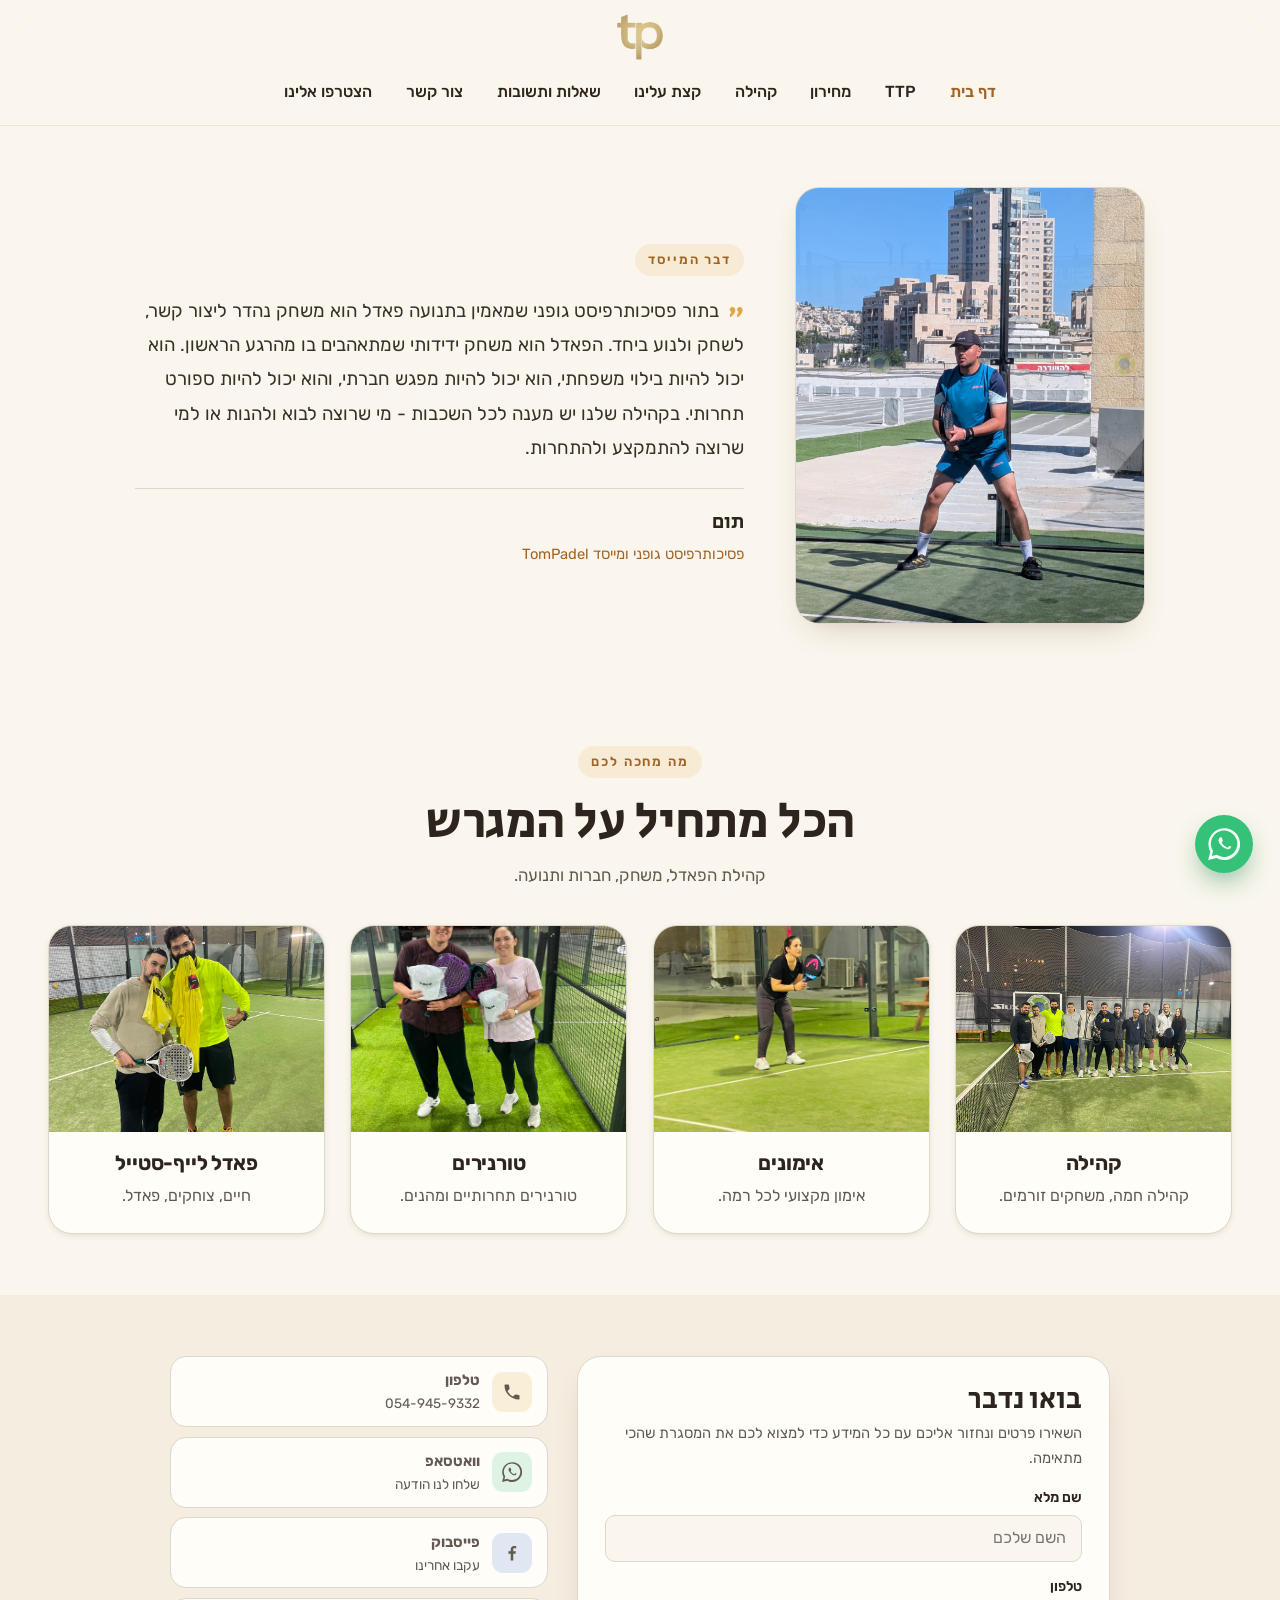
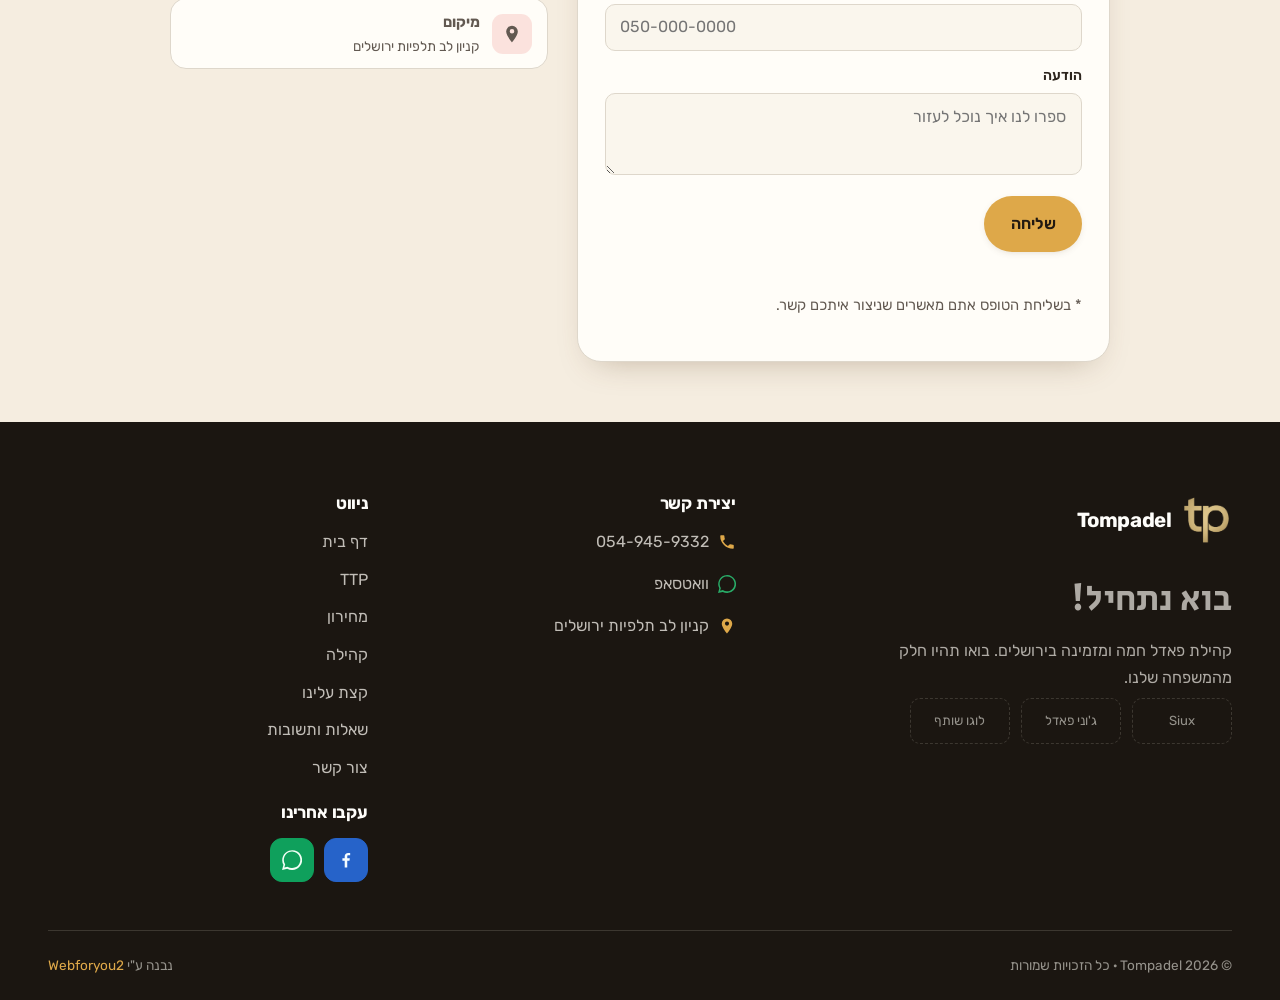
==== commit bfdb9f31: "TTP: דף חדש "טופ תומפאדל" — החטיבה המקצועית (עיצוב כהה־יוקרתי) - ttp.html חדש: hero עריכתי, רשימת שי" ====
--- a/index.html
+++ b/index.html
@@ -66,6 +66,7 @@
 
       <nav class="nav__links" aria-label="ניווט ראשי">
         <a href="index.html" class="is-active">דף בית</a>
+        <a href="ttp.html">TTP</a>
         <a href="pricing.html">מחירון</a>
         <a href="community.html">קהילה</a>
         <a href="about.html">קצת עלינו</a>
@@ -216,6 +217,7 @@
         <h4>ניווט</h4>
         <ul class="footer__list">
           <li><a href="index.html">דף בית</a></li>
+          <li><a href="ttp.html">TTP</a></li>
           <li><a href="pricing.html">מחירון</a></li>
           <li><a href="community.html">קהילה</a></li>
           <li><a href="about.html">קצת עלינו</a></li>
--- a/styles.css
+++ b/styles.css
@@ -705,3 +705,130 @@
 }
 .footer__social a[aria-label="פייסבוק"]:hover { background: oklch(0.47 0.17 260); border-color: oklch(0.47 0.17 260); }
 .footer__list a[href*="whatsapp"] svg { color: oklch(0.66 0.15 155); }
+
+/* ==========================================================================
+   TTP — טופ תומפאדל | premium pro-division page (dark, cinematic)
+   Everything scoped under .ttp-main so the community pages stay untouched.
+   ========================================================================== */
+.ttp-main {
+  --ttp-bg:     oklch(0.185 0.012 74);
+  --ttp-bg-2:   oklch(0.223 0.013 74);
+  --ttp-ink:    oklch(0.945 0.008 82);
+  --ttp-soft:   oklch(0.735 0.012 82);
+  --ttp-gold:   oklch(0.825 0.128 84);
+  --ttp-line:   oklch(0.985 0.01 82 / 0.14);
+  --ttp-line-2: oklch(0.985 0.01 82 / 0.07);
+  --ttp-r:      3px;
+  background: var(--ttp-bg);
+  color: var(--ttp-ink);
+  border-top: 2px solid var(--ttp-gold);
+  overflow: clip;
+}
+.ttp-wrap { width: min(1180px, 100% - (var(--gutter) * 2)); margin-inline: auto; }
+.ttp-section { padding-block: clamp(3rem, 8vw, 6rem); }
+.ttp-section--panel { background: var(--ttp-bg-2); }
+
+.ttp-kicker {
+  display: inline-flex; align-items: center; gap: 0.75rem;
+  font-size: 0.78rem; font-weight: 600; letter-spacing: 0.24em;
+  color: var(--ttp-gold); text-transform: uppercase;
+}
+.ttp-kicker::before { content: ""; width: 32px; height: 1px; background: currentColor; opacity: 0.75; }
+
+/* ---- hero: editorial split (text start/right · photo end/left) ---- */
+.ttp-hero { position: relative; display: grid; grid-template-columns: 1fr; }
+@media (min-width: 900px) { .ttp-hero { grid-template-columns: 1.08fr 0.92fr; min-height: min(86svh, 740px); } }
+.ttp-hero__text {
+  display: flex; flex-direction: column; justify-content: center;
+  gap: clamp(0.9rem, 2vw, 1.4rem);
+  padding: clamp(2.6rem, 6vw, 5rem) var(--gutter);
+}
+.ttp-hero__mark {
+  font-family: var(--font-display); font-weight: 400;
+  font-size: clamp(4.6rem, 17vw, 9.5rem); line-height: 0.82; letter-spacing: 0.03em;
+}
+.ttp-hero__mark i { font-style: normal; color: var(--ttp-gold); }
+.ttp-hero__title {
+  font-family: var(--font-display); font-weight: 400;
+  font-size: clamp(1.5rem, 4vw, 2.35rem); line-height: 1.15;
+}
+.ttp-hero__rule { width: 68px; height: 2px; background: var(--ttp-gold); margin: 0.2rem 0; }
+.ttp-hero__lead { max-width: 44ch; color: var(--ttp-soft); font-size: clamp(1rem, 1.5vw, 1.14rem); line-height: 1.85; }
+.ttp-hero__lead b { color: var(--ttp-ink); font-weight: 600; }
+.ttp-hero__cta { display: flex; flex-wrap: wrap; align-items: center; gap: 0.7rem 1.4rem; margin-top: 0.8rem; }
+.ttp-hero__media { position: relative; min-height: 58vh; }
+@media (min-width: 900px) { .ttp-hero__media { min-height: 0; } }
+.ttp-hero__media img { position: absolute; inset: 0; width: 100%; height: 100%; object-fit: cover; object-position: 50% 28%; }
+.ttp-hero__media::after {
+  content: ""; position: absolute; inset: 0;
+  background:
+    linear-gradient(to right, transparent 58%, var(--ttp-bg) 99%),
+    linear-gradient(to top, oklch(0.16 0.01 74 / 0.5), transparent 46%);
+}
+@media (max-width: 899px) {
+  .ttp-hero__media::after { background: linear-gradient(to bottom, transparent 55%, var(--ttp-bg) 99%), linear-gradient(to top, oklch(0.16 0.01 74 / 0.35), transparent 40%); }
+}
+
+/* ---- buttons (dark register: refined, near-rectangular) ---- */
+.ttp-btn {
+  display: inline-flex; align-items: center; gap: 0.55em;
+  font-weight: 600; font-size: 1rem; padding: 0.9em 1.7em;
+  border: 1px solid transparent; border-radius: var(--ttp-r);
+  transition: transform 0.4s var(--ease), background 0.25s ease, border-color 0.25s ease, color 0.25s ease;
+}
+.ttp-btn--gold { background: var(--ttp-gold); color: oklch(0.2 0.02 74); }
+.ttp-btn--gold:hover { transform: translateY(-3px); background: oklch(0.87 0.128 86); }
+.ttp-btn--line { border-color: var(--ttp-line); color: var(--ttp-ink); }
+.ttp-btn--line:hover { transform: translateY(-3px); border-color: var(--ttp-gold); color: var(--ttp-gold); }
+.ttp-link {
+  display: inline-flex; align-items: center; gap: 0.5em; font-weight: 600;
+  color: var(--ttp-ink); border-bottom: 1px solid var(--ttp-line); padding-bottom: 2px;
+  transition: color 0.25s ease, border-color 0.25s ease;
+}
+.ttp-link:hover { color: var(--ttp-gold); border-color: var(--ttp-gold); }
+.ttp-link svg { width: 0.9em; height: 0.9em; transition: transform 0.35s var(--ease); }
+.ttp-link:hover svg { transform: translateX(-4px); }
+
+/* ---- intro head ---- */
+.ttp-head { max-width: 62ch; }
+.ttp-head h2 { font-family: var(--font-display); font-weight: 400; font-size: clamp(1.95rem, 5.2vw, 3.1rem); line-height: 1.08; margin-top: 0.9rem; }
+.ttp-head p { color: var(--ttp-soft); font-size: clamp(1.02rem, 1.6vw, 1.16rem); line-height: 1.85; margin-top: 1rem; max-width: 56ch; }
+.ttp-head p b { color: var(--ttp-ink); font-weight: 600; }
+
+/* ---- method: numbered editorial list, hairline rules (no cards) ---- */
+.ttp-method { margin-top: clamp(1.8rem, 4vw, 2.8rem); border-top: 1px solid var(--ttp-line); }
+.ttp-method__row {
+  display: grid; grid-template-columns: auto 1fr; gap: 0.35rem 1.2rem; align-items: baseline;
+  padding: clamp(1.15rem, 2.7vw, 1.75rem) 0; border-bottom: 1px solid var(--ttp-line);
+}
+@media (min-width: 780px) { .ttp-method__row { grid-template-columns: 3.4rem 15rem 1fr; gap: 2rem; } }
+.ttp-method__n { font-family: var(--font-display); font-weight: 400; color: var(--ttp-gold); font-size: 1.1rem; letter-spacing: 0.05em; }
+.ttp-method__t { font-size: clamp(1.12rem, 2.3vw, 1.4rem); font-weight: 600; color: var(--ttp-ink); transition: color 0.3s var(--ease); }
+.ttp-method__d { color: var(--ttp-soft); line-height: 1.7; grid-column: 2 / -1; }
+@media (min-width: 780px) { .ttp-method__d { grid-column: 3; } }
+.ttp-method__row:hover .ttp-method__t { color: var(--ttp-gold); }
+
+/* ---- full-bleed feature band ---- */
+.ttp-band { position: relative; min-height: min(72svh, 600px); display: grid; align-items: end; overflow: clip; }
+.ttp-band img { position: absolute; inset: 0; width: 100%; height: 100%; object-fit: cover; object-position: 50% 32%; }
+.ttp-band::after {
+  content: ""; position: absolute; inset: 0;
+  background: linear-gradient(to top, var(--ttp-bg) 3%, oklch(0.15 0.01 74 / 0.5) 42%, transparent 78%);
+}
+.ttp-band__inner { position: relative; padding: clamp(2rem, 5vw, 4rem) var(--gutter); max-width: 48rem; }
+.ttp-band h2 { font-family: var(--font-display); font-weight: 400; font-size: clamp(1.9rem, 5.4vw, 3.3rem); line-height: 1.08; }
+.ttp-band p { color: oklch(0.86 0.012 82); font-size: clamp(1.02rem, 1.6vw, 1.16rem); line-height: 1.8; margin-top: 0.9rem; max-width: 42ch; }
+
+/* ---- gallery: portrait tiles ---- */
+.ttp-gallery { display: grid; gap: clamp(0.5rem, 1.2vw, 0.85rem); grid-template-columns: repeat(2, 1fr); margin-top: clamp(1.6rem, 4vw, 2.6rem); }
+@media (min-width: 720px) { .ttp-gallery { grid-template-columns: repeat(3, 1fr); } }
+@media (min-width: 1040px) { .ttp-gallery { grid-template-columns: repeat(6, 1fr); } }
+.ttp-gallery figure { position: relative; overflow: hidden; border-radius: var(--ttp-r); aspect-ratio: 3 / 4; background: var(--ttp-bg-2); }
+.ttp-gallery img { width: 100%; height: 100%; object-fit: cover; transition: transform 0.7s var(--ease); }
+.ttp-gallery figure:hover img { transform: scale(1.06); }
+
+/* ---- closing CTA ---- */
+.ttp-cta { text-align: center; }
+.ttp-cta h2 { font-family: var(--font-display); font-weight: 400; font-size: clamp(2rem, 6vw, 3.4rem); line-height: 1.06; }
+.ttp-cta p { color: var(--ttp-soft); max-width: 42ch; margin: 1.1rem auto 2rem; font-size: 1.08rem; line-height: 1.75; }
+.ttp-cta__row { display: flex; flex-wrap: wrap; gap: 0.9rem; justify-content: center; }
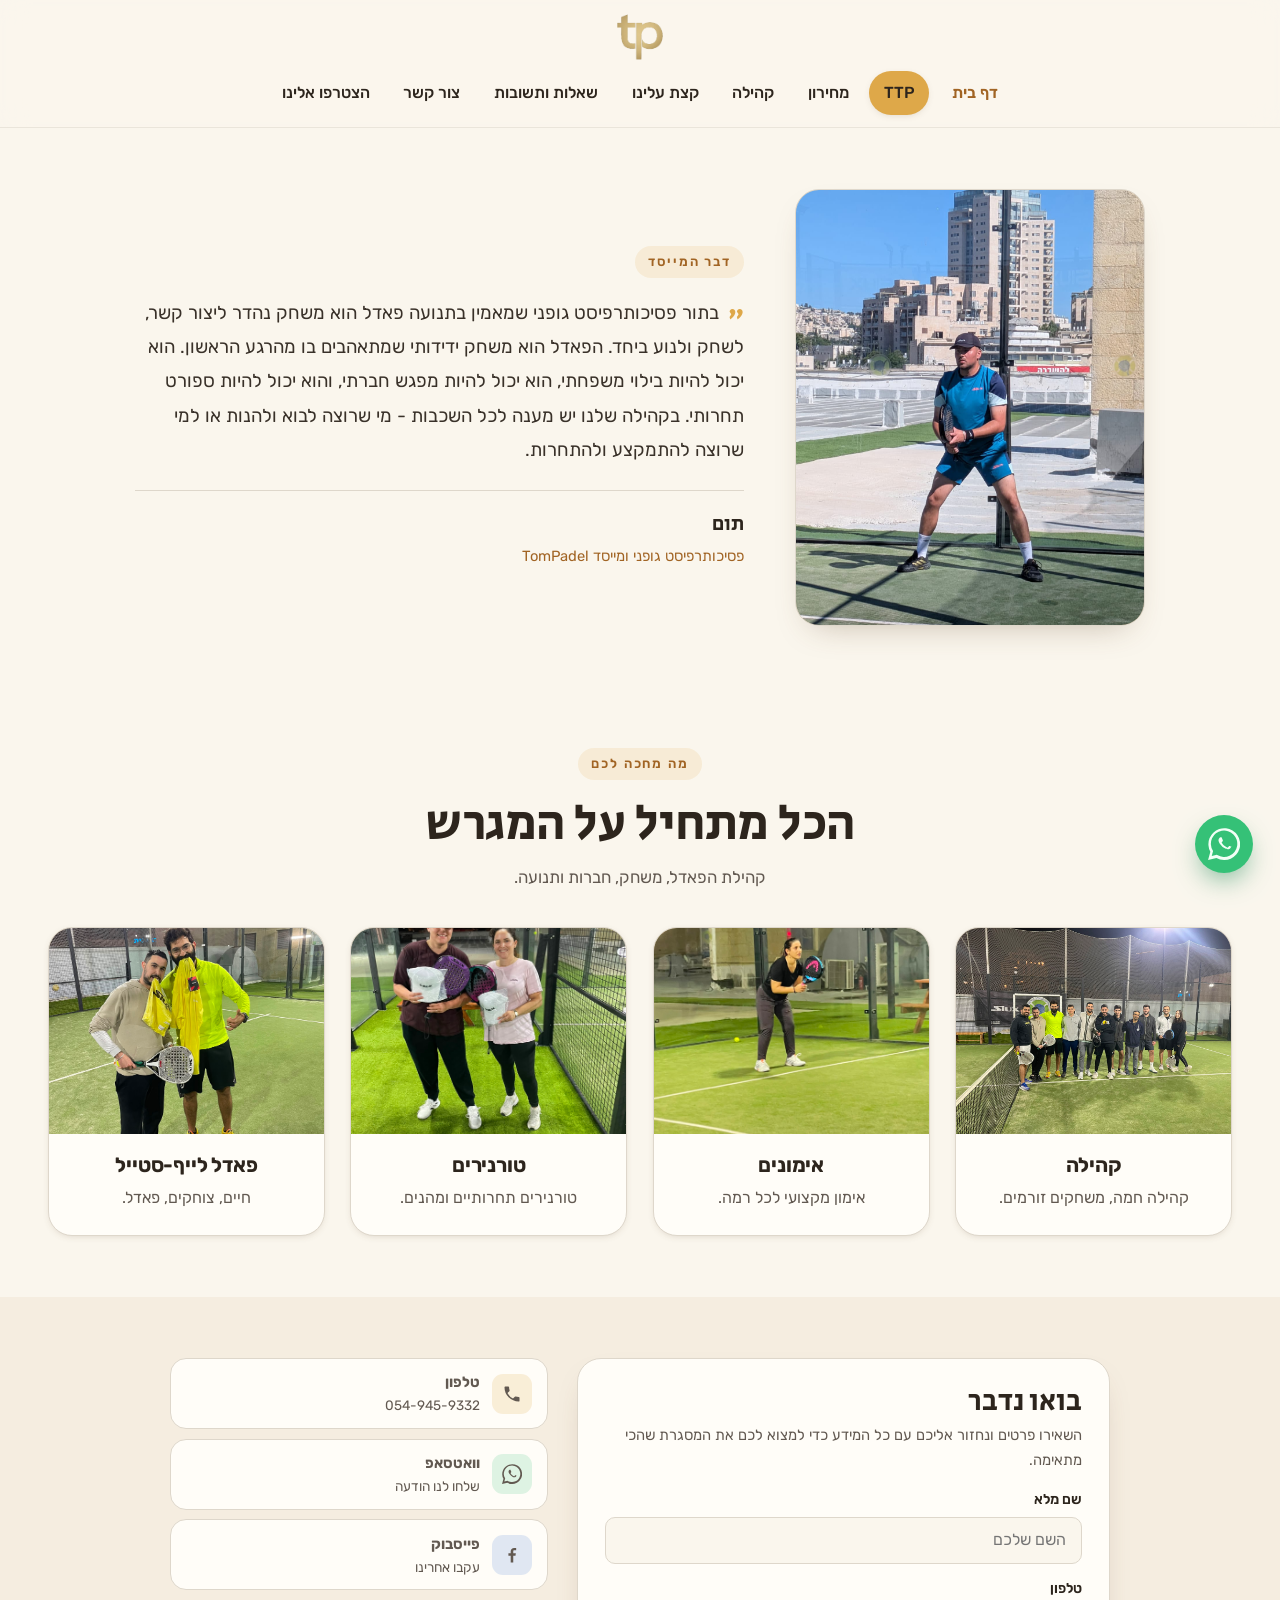
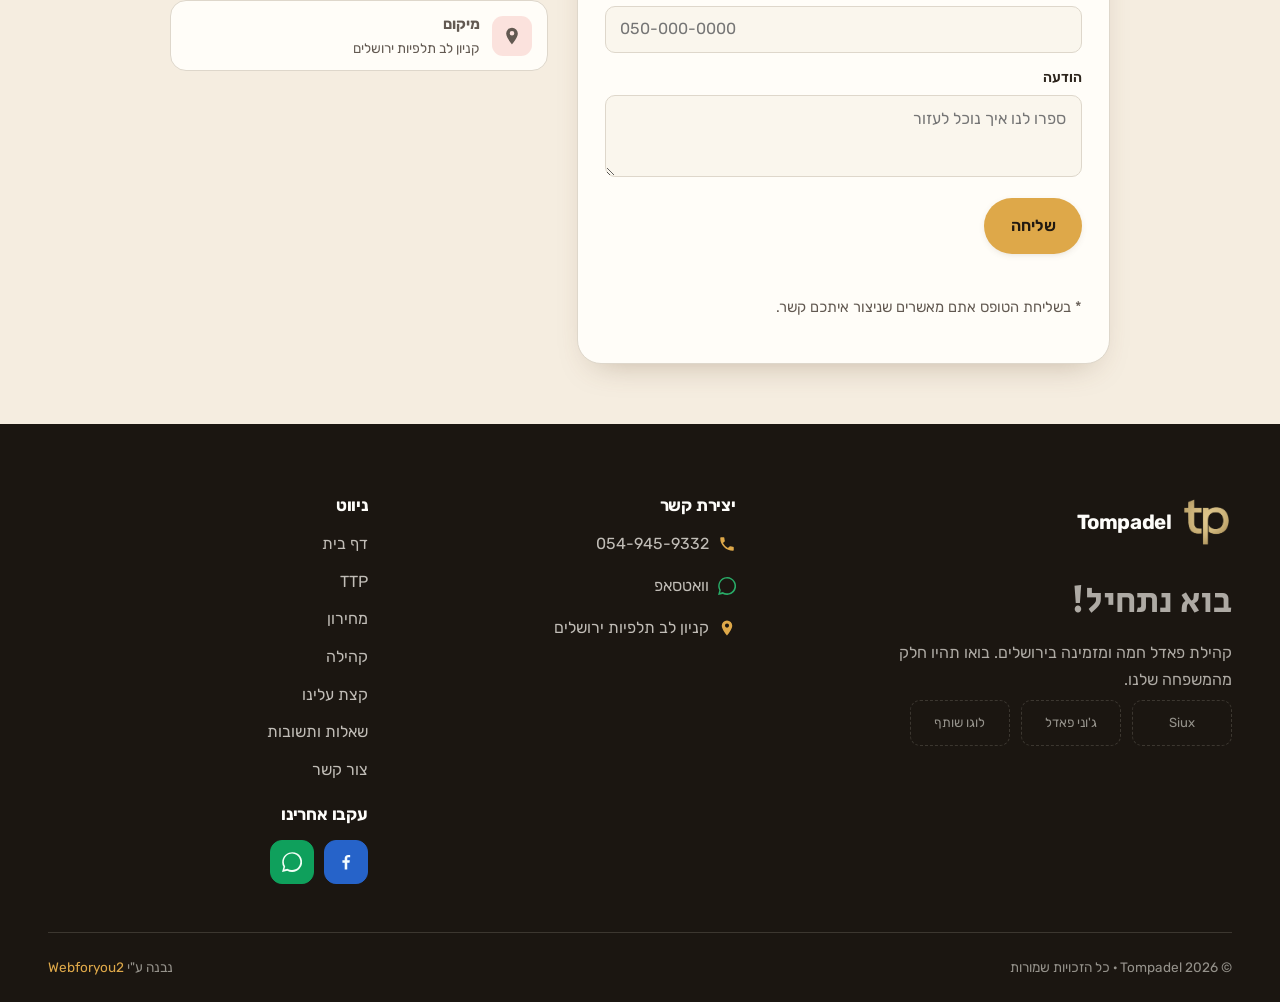
==== commit 91885938: "תפריט: TTP הפך לכפתור גלולת-זהב בכל העמודים (כמו ה-CTA הישן) - הקישור TTP בתפריט העליון מקבל class="" ====
--- a/index.html
+++ b/index.html
@@ -66,7 +66,7 @@
 
       <nav class="nav__links" aria-label="ניווט ראשי">
         <a href="index.html" class="is-active">דף בית</a>
-        <a href="ttp.html">TTP</a>
+        <a class="btn nav__cta" href="ttp.html">TTP</a>
         <a href="pricing.html">מחירון</a>
         <a href="community.html">קהילה</a>
         <a href="about.html">קצת עלינו</a>
--- a/styles.css
+++ b/styles.css
@@ -724,16 +724,30 @@
   border-top: 2px solid var(--ttp-gold);
   overflow: clip;
 }
+
+/* dark navbar — only on the TTP page, so entering TTP shifts the whole
+   chrome to "another level" and returning to the community pages is light again */
+.nav--dark {
+  background: oklch(0.185 0.012 74 / 0.82);
+  border-bottom-color: oklch(0.985 0.01 82 / 0.10);
+}
+.nav--dark.is-stuck { box-shadow: 0 10px 26px -18px oklch(0.10 0.01 74 / 0.8); }
+.nav--dark .nav__links a { color: oklch(0.9 0.008 82); }
+.nav--dark .nav__links a:hover { background: oklch(0.825 0.128 84 / 0.16); color: oklch(0.86 0.128 86); }
+.nav--dark .nav__links a.is-active { color: oklch(0.85 0.128 85); }
+.nav--dark .brand__mark { background: var(--gold); color: oklch(0.2 0.02 74); }
+/* TTP gold-pill CTA keeps dark text on the gold, even on the dark navbar */
+.nav--dark .nav__links a.btn { color: var(--btn-fg); }
+.nav--dark .nav__links a.btn:hover { background: oklch(0.87 0.128 86); color: var(--btn-fg); }
 .ttp-wrap { width: min(1180px, 100% - (var(--gutter) * 2)); margin-inline: auto; }
 .ttp-section { padding-block: clamp(3rem, 8vw, 6rem); }
 .ttp-section--panel { background: var(--ttp-bg-2); }
 
 .ttp-kicker {
-  display: inline-flex; align-items: center; gap: 0.75rem;
+  display: inline-flex; align-items: center;
   font-size: 0.78rem; font-weight: 600; letter-spacing: 0.24em;
   color: var(--ttp-gold); text-transform: uppercase;
 }
-.ttp-kicker::before { content: ""; width: 32px; height: 1px; background: currentColor; opacity: 0.75; }
 
 /* ---- hero: editorial split (text start/right · photo end/left) ---- */
 .ttp-hero { position: relative; display: grid; grid-template-columns: 1fr; }
@@ -795,18 +809,29 @@
 .ttp-head p { color: var(--ttp-soft); font-size: clamp(1.02rem, 1.6vw, 1.16rem); line-height: 1.85; margin-top: 1rem; max-width: 56ch; }
 .ttp-head p b { color: var(--ttp-ink); font-weight: 600; }
 
-/* ---- method: numbered editorial list, hairline rules (no cards) ---- */
-.ttp-method { margin-top: clamp(1.8rem, 4vw, 2.8rem); border-top: 1px solid var(--ttp-line); }
+/* ---- method + shots: text (start/right) beside photos (end/left) ---- */
+.ttp-method-layout { display: grid; grid-template-columns: 1fr; gap: clamp(1.8rem, 5vw, 2.8rem); }
+.ttp-method-layout > * { min-width: 0; }
+@media (min-width: 900px) {
+  .ttp-method-layout { grid-template-columns: 1.05fr 0.92fr; gap: clamp(2rem, 4vw, 3.6rem); align-items: start; }
+}
+
+/* numbered editorial list, hairline rules (no cards) */
+.ttp-method { margin-top: clamp(1.5rem, 4vw, 2.3rem); border-top: 1px solid var(--ttp-line); }
 .ttp-method__row {
-  display: grid; grid-template-columns: auto 1fr; gap: 0.35rem 1.2rem; align-items: baseline;
-  padding: clamp(1.15rem, 2.7vw, 1.75rem) 0; border-bottom: 1px solid var(--ttp-line);
-}
-@media (min-width: 780px) { .ttp-method__row { grid-template-columns: 3.4rem 15rem 1fr; gap: 2rem; } }
+  display: grid; grid-template-columns: auto 1fr; gap: 0.25rem 1.1rem; align-items: baseline;
+  padding: clamp(1.05rem, 2.4vw, 1.5rem) 0; border-bottom: 1px solid var(--ttp-line);
+}
 .ttp-method__n { font-family: var(--font-display); font-weight: 400; color: var(--ttp-gold); font-size: 1.1rem; letter-spacing: 0.05em; }
-.ttp-method__t { font-size: clamp(1.12rem, 2.3vw, 1.4rem); font-weight: 600; color: var(--ttp-ink); transition: color 0.3s var(--ease); }
+.ttp-method__t { font-size: clamp(1.1rem, 2.2vw, 1.32rem); font-weight: 600; color: var(--ttp-ink); transition: color 0.3s var(--ease); }
 .ttp-method__d { color: var(--ttp-soft); line-height: 1.7; grid-column: 2 / -1; }
-@media (min-width: 780px) { .ttp-method__d { grid-column: 3; } }
 .ttp-method__row:hover .ttp-method__t { color: var(--ttp-gold); }
+
+/* photo column beside the method */
+.ttp-shots { display: grid; grid-template-columns: 1fr 1fr; gap: clamp(0.5rem, 1.1vw, 0.75rem); align-content: start; }
+.ttp-shots figure { position: relative; overflow: hidden; border-radius: var(--ttp-r); aspect-ratio: 3 / 4; background: var(--ttp-bg-2); }
+.ttp-shots img { width: 100%; height: 100%; object-fit: cover; transition: transform 0.7s var(--ease); }
+.ttp-shots figure:hover img { transform: scale(1.06); }
 
 /* ---- full-bleed feature band ---- */
 .ttp-band { position: relative; min-height: min(72svh, 600px); display: grid; align-items: end; overflow: clip; }
@@ -819,14 +844,6 @@
 .ttp-band h2 { font-family: var(--font-display); font-weight: 400; font-size: clamp(1.9rem, 5.4vw, 3.3rem); line-height: 1.08; }
 .ttp-band p { color: oklch(0.86 0.012 82); font-size: clamp(1.02rem, 1.6vw, 1.16rem); line-height: 1.8; margin-top: 0.9rem; max-width: 42ch; }
 
-/* ---- gallery: portrait tiles ---- */
-.ttp-gallery { display: grid; gap: clamp(0.5rem, 1.2vw, 0.85rem); grid-template-columns: repeat(2, 1fr); margin-top: clamp(1.6rem, 4vw, 2.6rem); }
-@media (min-width: 720px) { .ttp-gallery { grid-template-columns: repeat(3, 1fr); } }
-@media (min-width: 1040px) { .ttp-gallery { grid-template-columns: repeat(6, 1fr); } }
-.ttp-gallery figure { position: relative; overflow: hidden; border-radius: var(--ttp-r); aspect-ratio: 3 / 4; background: var(--ttp-bg-2); }
-.ttp-gallery img { width: 100%; height: 100%; object-fit: cover; transition: transform 0.7s var(--ease); }
-.ttp-gallery figure:hover img { transform: scale(1.06); }
-
 /* ---- closing CTA ---- */
 .ttp-cta { text-align: center; }
 .ttp-cta h2 { font-family: var(--font-display); font-weight: 400; font-size: clamp(2rem, 6vw, 3.4rem); line-height: 1.06; }
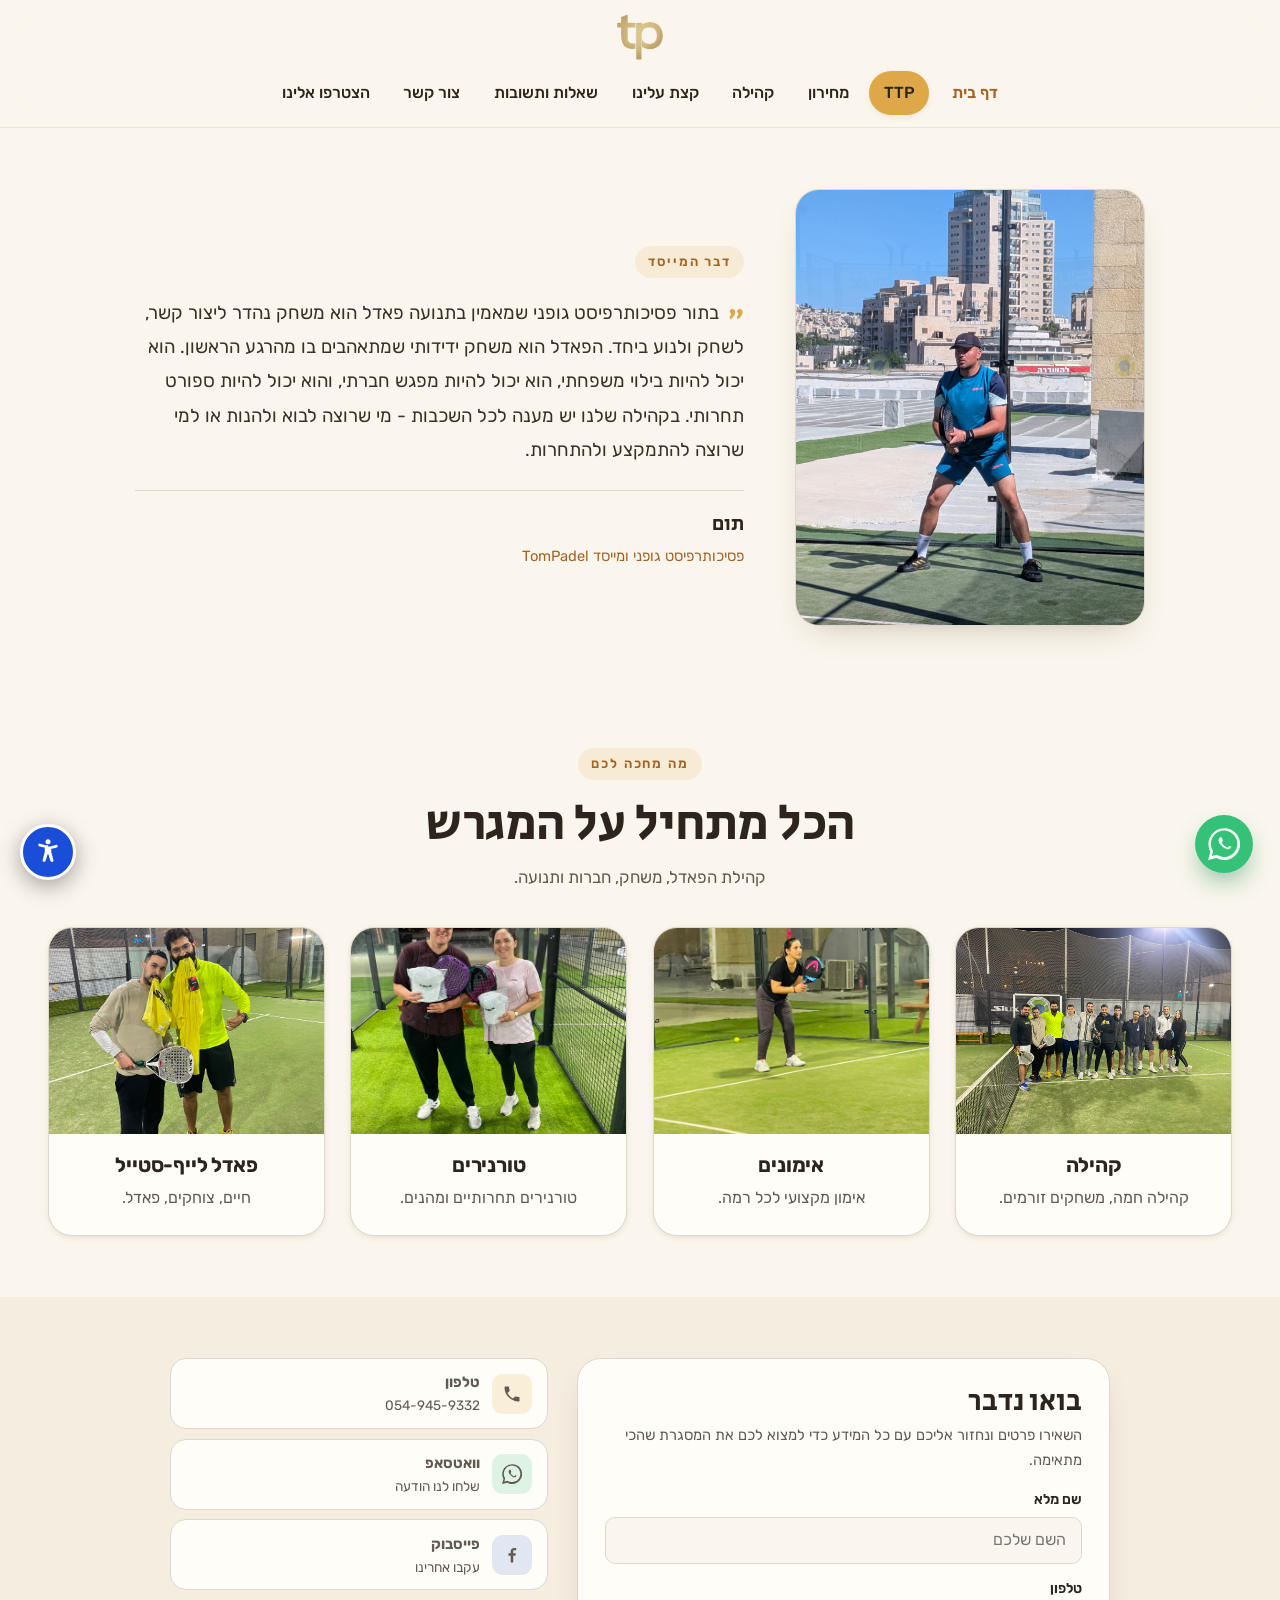
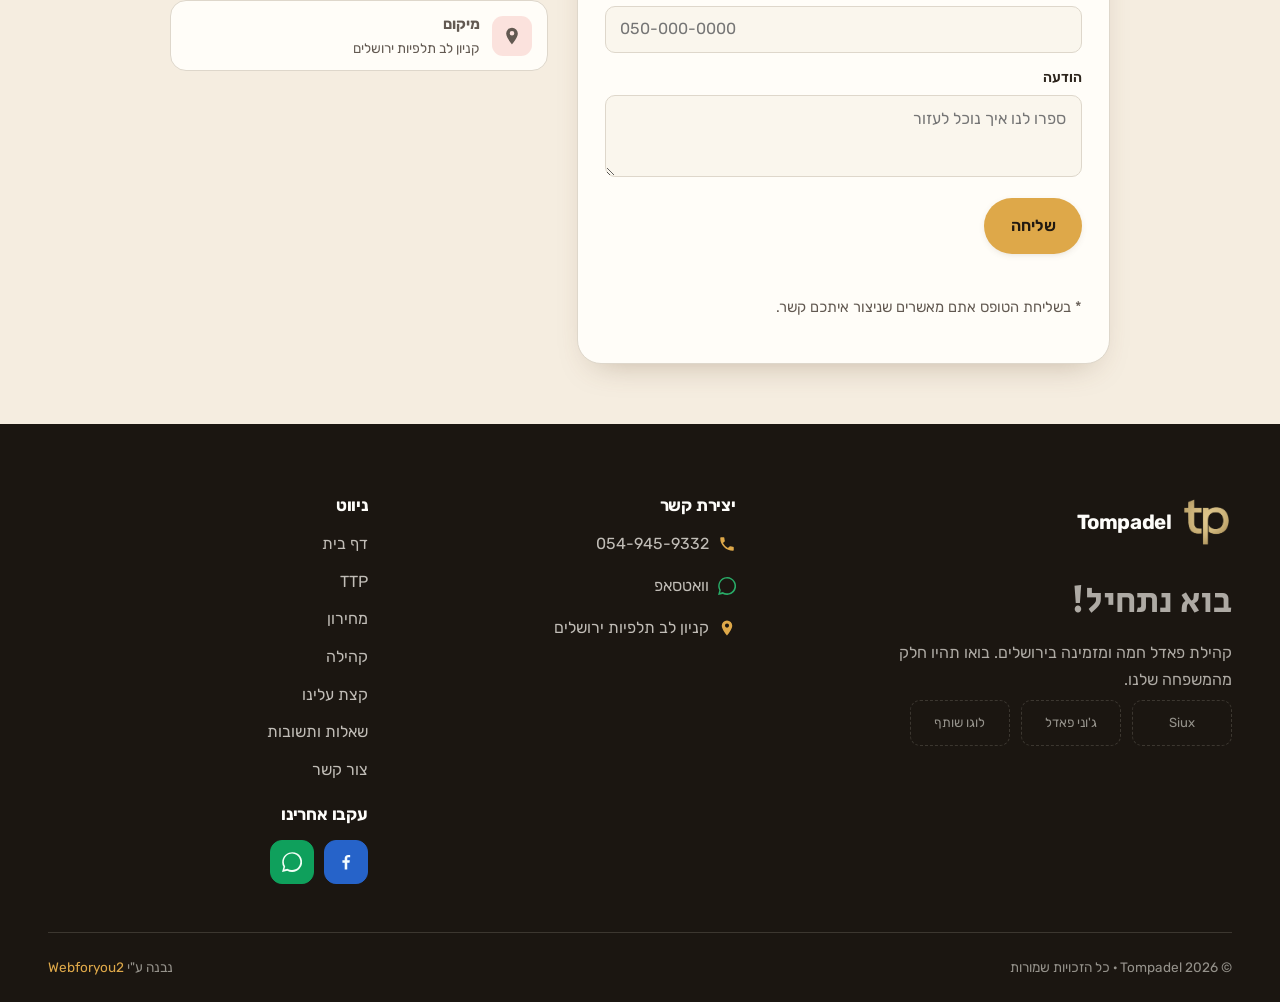
==== commit da8c2bec: "Add accessibility widget (SI 5568 / WCAG 2.0 AA) Self-contained נגישות widget: font sizing, high con" ====
--- a/index.html
+++ b/index.html
@@ -1,4 +1,4 @@
-<!DOCTYPE html>
+﻿<!DOCTYPE html>
 <html lang="he" dir="rtl">
 <head>
   <meta charset="UTF-8" />
@@ -72,7 +72,7 @@
         <a href="about.html">קצת עלינו</a>
         <a href="faq.html">שאלות ותשובות</a>
         <a href="#contact">צור קשר</a>
-        <a href="https://api.whatsapp.com/send?phone=0549459332" target="_blank" rel="noopener">הצטרפו אלינו</a>
+        <a href="https://api.whatsapp.com/send?phone=972549459332" target="_blank" rel="noopener">הצטרפו אלינו</a>
       </nav>
 
       <button class="nav__toggle" type="button" aria-label="פתיחת תפריט" aria-expanded="false" aria-controls="menu"><span></span></button>
@@ -161,7 +161,7 @@
             <button class="btn" type="submit">שליחה</button>
             <p class="form-status" role="status" aria-live="polite"></p>
             <p class="form-note">* בשליחת הטופס אתם מאשרים שניצור איתכם קשר.</p>
-            <!-- TODO: חברו כאן שירות שליחה (Formspree / EmailJS / endpoint משלכם) — ראו script.js -->
+            <!-- שליחת הטופס פותחת וואטסאפ למועדון עם הפרטים ממולאים (ראו script.js) -->
           </form>
 
           <aside class="contact__aside" data-reveal data-reveal-delay="1">
@@ -169,7 +169,7 @@
               <span class="info-card__ic info-card__ic--phone"><svg viewBox="0 0 24 24" fill="currentColor" aria-hidden="true"><path d="M6.6 10.8a15.5 15.5 0 0 0 6.6 6.6l2.2-2.2a1 1 0 0 1 1-.24 11.4 11.4 0 0 0 3.6.58 1 1 0 0 1 1 1V20a1 1 0 0 1-1 1A17 17 0 0 1 3 4a1 1 0 0 1 1-1h3.5a1 1 0 0 1 1 1 11.4 11.4 0 0 0 .58 3.6 1 1 0 0 1-.24 1z"/></svg></span>
               <span><b>טלפון</b><span>054-945-9332</span></span>
             </a>
-            <a class="info-card" href="https://api.whatsapp.com/send?phone=0549459332" target="_blank" rel="noopener">
+            <a class="info-card" href="https://api.whatsapp.com/send?phone=972549459332" target="_blank" rel="noopener">
               <span class="info-card__ic info-card__ic--wa"><svg viewBox="0 0 24 24" fill="currentColor" aria-hidden="true"><path d="M.06 24l1.7-6.2A11.9 11.9 0 1 1 12 24a11.9 11.9 0 0 1-5.7-1.45L.06 24zM6.6 20.1l.37.22a9.9 9.9 0 1 0-3.4-3.4l.24.38-1 3.66 3.79-.86zM17.9 14.3c-.24-.12-1.44-.71-1.66-.79s-.39-.12-.55.12-.63.79-.78.96-.29.18-.53.06a8.1 8.1 0 0 1-2.38-1.47 9 9 0 0 1-1.65-2.05c-.17-.3 0-.46.13-.6l.4-.46c.13-.16.17-.27.26-.45s.04-.34-.02-.46-.55-1.32-.75-1.81-.4-.41-.55-.42h-.47a.9.9 0 0 0-.65.3 2.73 2.73 0 0 0-.85 2.03 4.74 4.74 0 0 0 1 2.51 10.85 10.85 0 0 0 4.16 3.68c2.02.79 2.02.53 2.39.5a2.48 2.48 0 0 0 1.63-1.15 2 2 0 0 0 .14-1.15c-.06-.1-.22-.16-.46-.28z"/></svg></span>
               <span><b>וואטסאפ</b><span>שלחו לנו הודעה</span></span>
             </a>
@@ -208,7 +208,7 @@
         <h4>יצירת קשר</h4>
         <ul class="footer__list">
           <li><a href="tel:0549459332"><svg viewBox="0 0 24 24" fill="currentColor" aria-hidden="true"><path d="M6.6 10.8a15.5 15.5 0 0 0 6.6 6.6l2.2-2.2a1 1 0 0 1 1-.24 11.4 11.4 0 0 0 3.6.58 1 1 0 0 1 1 1V20a1 1 0 0 1-1 1A17 17 0 0 1 3 4a1 1 0 0 1 1-1h3.5a1 1 0 0 1 1 1 11.4 11.4 0 0 0 .58 3.6 1 1 0 0 1-.24 1z"/></svg>054-945-9332</a></li>
-          <li><a href="https://api.whatsapp.com/send?phone=0549459332" target="_blank" rel="noopener"><svg viewBox="0 0 24 24" fill="currentColor" aria-hidden="true"><path d="M.06 24l1.7-6.2A11.9 11.9 0 1 1 12 24a11.9 11.9 0 0 1-5.7-1.45L.06 24zM6.6 20.1l.37.22a9.9 9.9 0 1 0-3.4-3.4l.24.38-1 3.66 3.79-.86z"/></svg>וואטסאפ</a></li>
+          <li><a href="https://api.whatsapp.com/send?phone=972549459332" target="_blank" rel="noopener"><svg viewBox="0 0 24 24" fill="currentColor" aria-hidden="true"><path d="M.06 24l1.7-6.2A11.9 11.9 0 1 1 12 24a11.9 11.9 0 0 1-5.7-1.45L.06 24zM6.6 20.1l.37.22a9.9 9.9 0 1 0-3.4-3.4l.24.38-1 3.66 3.79-.86z"/></svg>וואטסאפ</a></li>
           <li><span><svg viewBox="0 0 24 24" fill="currentColor" aria-hidden="true"><path d="M12 2a7 7 0 0 0-7 7c0 5 7 13 7 13s7-8 7-13a7 7 0 0 0-7-7zm0 9.5A2.5 2.5 0 1 1 12 6a2.5 2.5 0 0 1 0 5.5z"/></svg>קניון לב תלפיות ירושלים</span></li>
         </ul>
       </div>
@@ -227,7 +227,7 @@
         <h4 style="margin-top:1.4rem">עקבו אחרינו</h4>
         <div class="footer__social">
           <a href="https://www.facebook.com/profile.php?id=61572959230133" target="_blank" rel="noopener" aria-label="פייסבוק"><svg viewBox="0 0 24 24" fill="currentColor" aria-hidden="true"><path d="M13.5 21v-8h2.7l.4-3.1h-3.1V7.9c0-.9.25-1.5 1.55-1.5H17V3.6c-.3-.04-1.3-.13-2.46-.13-2.43 0-4.1 1.48-4.1 4.2v2.34H7.7V13h2.74v8z"/></svg></a>
-          <a href="https://api.whatsapp.com/send?phone=0549459332" target="_blank" rel="noopener" aria-label="וואטסאפ"><svg viewBox="0 0 24 24" fill="currentColor" aria-hidden="true"><path d="M.06 24l1.7-6.2A11.9 11.9 0 1 1 12 24a11.9 11.9 0 0 1-5.7-1.45L.06 24zM6.6 20.1l.37.22a9.9 9.9 0 1 0-3.4-3.4l.24.38-1 3.66 3.79-.86z"/></svg></a>
+          <a href="https://api.whatsapp.com/send?phone=972549459332" target="_blank" rel="noopener" aria-label="וואטסאפ"><svg viewBox="0 0 24 24" fill="currentColor" aria-hidden="true"><path d="M.06 24l1.7-6.2A11.9 11.9 0 1 1 12 24a11.9 11.9 0 0 1-5.7-1.45L.06 24zM6.6 20.1l.37.22a9.9 9.9 0 1 0-3.4-3.4l.24.38-1 3.66 3.79-.86z"/></svg></a>
         </div>
       </div>
     </div>
@@ -237,11 +237,12 @@
     </div>
   </footer>
   <!-- כפתור וואטסאפ צף -->
-  <a class="wa-float" href="https://api.whatsapp.com/send?phone=0549459332" target="_blank" rel="noopener" aria-label="שלחו לנו הודעה בוואטסאפ">
+  <a class="wa-float" href="https://api.whatsapp.com/send?phone=972549459332" target="_blank" rel="noopener" aria-label="שלחו לנו הודעה בוואטסאפ">
     <svg viewBox="0 0 24 24" fill="currentColor" aria-hidden="true"><path d="M.06 24l1.7-6.2A11.9 11.9 0 1 1 12 24a11.9 11.9 0 0 1-5.7-1.45L.06 24zM6.6 20.1l.37.22a9.9 9.9 0 1 0-3.4-3.4l.24.38-1 3.66 3.79-.86zM17.9 14.3c-.24-.12-1.44-.71-1.66-.79s-.39-.12-.55.12-.63.79-.78.96-.29.18-.53.06a8.1 8.1 0 0 1-2.38-1.47 9 9 0 0 1-1.65-2.05c-.17-.3 0-.46.13-.6l.4-.46c.13-.16.17-.27.26-.45s.04-.34-.02-.46-.55-1.32-.75-1.81-.4-.41-.55-.42h-.47a.9.9 0 0 0-.65.3 2.73 2.73 0 0 0-.85 2.03 4.74 4.74 0 0 0 1 2.51 10.85 10.85 0 0 0 4.16 3.68c2.02.79 2.02.53 2.39.5a2.48 2.48 0 0 0 1.63-1.15 2 2 0 0 0 .14-1.15c-.06-.1-.22-.16-.46-.28z"/></svg>
   </a>
 
 
   <script src="script.js" defer></script>
+  <script src="accessibility.js" defer></script>
 </body>
 </html>
--- a/styles.css
+++ b/styles.css
@@ -547,6 +547,131 @@
 .price-card .btn { margin-top: auto; justify-content: center; }
 .price-card--feature .btn--ghost { border-color: var(--dark-line); color: var(--white); }
 .price-card--feature .btn--ghost:hover { background: oklch(1 0 0 / 0.08); border-color: var(--gold); }
+
+/* ------------------------------------------- מחירון: כרטיס קהילה + פריטים */
+.price-wrap { max-width: 900px; }
+
+/* --- החבילה המובילה --- */
+.join-card {
+  position: relative;
+  margin-top: 2.4rem;                        /* מקום למדליה שגולשת מעל הכרטיס */
+  background:
+    /* אבק זהב מרוכז בפינה התחתונה־שמאלית, כמו בעיצוב הייחוס */
+    radial-gradient(1.4px 1.4px at 9% 92%,  oklch(0.88 0.11 86 / 0.85), transparent 100%),
+    radial-gradient(1px 1px   at 15% 84%,  oklch(0.88 0.11 86 / 0.65), transparent 100%),
+    radial-gradient(1.6px 1.6px at 21% 94%, oklch(0.88 0.11 86 / 0.75), transparent 100%),
+    radial-gradient(1px 1px   at 6% 78%,   oklch(0.88 0.11 86 / 0.5),  transparent 100%),
+    radial-gradient(1.2px 1.2px at 27% 86%, oklch(0.88 0.11 86 / 0.6),  transparent 100%),
+    radial-gradient(1px 1px   at 12% 70%,  oklch(0.88 0.11 86 / 0.42), transparent 100%),
+    radial-gradient(1.5px 1.5px at 33% 95%, oklch(0.88 0.11 86 / 0.55), transparent 100%),
+    radial-gradient(1px 1px   at 24% 76%,  oklch(0.88 0.11 86 / 0.38), transparent 100%),
+    radial-gradient(1.3px 1.3px at 40% 90%, oklch(0.88 0.11 86 / 0.45), transparent 100%),
+    radial-gradient(1px 1px   at 4% 88%,   oklch(0.88 0.11 86 / 0.5),  transparent 100%),
+    radial-gradient(1.2px 1.2px at 18% 66%, oklch(0.88 0.11 86 / 0.3),  transparent 100%),
+    radial-gradient(1px 1px   at 47% 96%,  oklch(0.88 0.11 86 / 0.35), transparent 100%),
+    radial-gradient(55% 65% at 12% 96%, oklch(0.62 0.09 70 / 0.28), transparent 72%),
+    radial-gradient(130% 140% at 80% 0%, oklch(0.30 0.025 74) 0%, transparent 62%),
+    var(--dark);
+  color: var(--white);
+  border-radius: 26px;
+  padding: clamp(1.7rem, 4.6vw, 2.4rem) clamp(1.4rem, 4vw, 2.6rem) clamp(1.8rem, 4vw, 2.4rem);
+  box-shadow:
+    var(--shadow-lg),
+    0 0 34px -12px oklch(0.75 0.12 80 / 0.55);        /* זוהר זהב מסביב */
+}
+.join-card::before {           /* מסגרת זהב עבה ומוארת */
+  content: ""; position: absolute; inset: -4px; border-radius: 30px;
+  padding: 4px; pointer-events: none; z-index: 1;
+  background: linear-gradient(150deg, oklch(0.90 0.10 88), var(--gold) 28%, oklch(0.52 0.08 64) 58%, oklch(0.88 0.11 86) 82%, var(--gold-2));
+  -webkit-mask: linear-gradient(#000 0 0) content-box, linear-gradient(#000 0 0);
+  -webkit-mask-composite: xor; mask-composite: exclude;
+}
+.join-card__seal {              /* מדליית זהב משוננת בפינה */
+  position: absolute; z-index: 3;
+  inset-inline-start: clamp(0.8rem, 3vw, 1.8rem); top: clamp(-2.6rem, -7vw, -2rem);
+  width: clamp(5.4rem, 16vw, 6.4rem); aspect-ratio: 1; border-radius: 50%;
+  display: grid; place-content: center; text-align: center; line-height: 1.2;
+  /* שוליים משוננים */
+  background: repeating-conic-gradient(from 0deg,
+    oklch(0.89 0.115 88) 0deg 5deg, oklch(0.67 0.11 70) 5deg 10deg);
+  color: oklch(0.24 0.03 66);
+  filter: drop-shadow(0 10px 18px oklch(0.3 0.05 70 / 0.7));
+}
+.join-card__seal::before {      /* דיסקית הזהב הפנימית */
+  content: ""; position: absolute; inset: 11%; border-radius: 50%;
+  background:
+    radial-gradient(circle at 32% 26%, oklch(0.95 0.07 92), transparent 58%),
+    linear-gradient(145deg, oklch(0.87 0.12 87), var(--gold-2) 55%, oklch(0.64 0.10 68));
+  box-shadow: inset 0 0 0 1.5px oklch(0.58 0.09 66 / 0.75);
+}
+.join-card__seal b,
+.join-card__seal i {
+  position: relative; z-index: 1;
+  display: block; font-style: normal; font-weight: 800;
+  font-size: clamp(0.7rem, 2.1vw, 0.78rem);
+}
+.join-card__title {
+  font-family: var(--font-display); font-weight: 400;
+  font-size: clamp(1.75rem, 6vw, 2.6rem); color: var(--white);
+  padding-inline-start: clamp(4.4rem, 14vw, 5.4rem);   /* מפנה מקום למדליה */
+  min-height: 2.6rem;
+}
+.join-card__amt {
+  font-family: var(--font-display);
+  font-size: clamp(2.5rem, 9vw, 3.4rem); line-height: 1;
+  margin: 0.55rem 0 1.5rem;
+  display: flex; align-items: baseline; gap: 0.5rem; flex-wrap: wrap;
+}
+.join-card__amt small { font-size: 0.5em; }
+.join-card__amt span {
+  font-family: var(--font-body); font-size: 1rem; font-weight: 500;
+  color: oklch(0.80 0.01 80);
+}
+.join-card__list { display: grid; gap: 0.9rem; }
+.join-card__list li {
+  display: flex; gap: 0.7rem; align-items: flex-start;
+  font-size: clamp(0.95rem, 2.6vw, 1.06rem);
+}
+.join-card__list svg { width: 20px; height: 20px; flex: none; color: var(--gold); margin-top: 0.2rem; }
+
+/* --- כל הפריטים במחירון --- */
+.ratecard {
+  margin-top: clamp(1.6rem, 4vw, 2.4rem);
+  background: var(--card); border: 1px solid var(--line);
+  border-radius: var(--r-xl); box-shadow: var(--shadow-sm);
+  padding: clamp(1.4rem, 4vw, 2.6rem);
+}
+.ratecard__title {
+  font-family: var(--font-display); font-weight: 400;
+  font-size: clamp(1.5rem, 4.4vw, 2rem); text-align: center;
+  margin-bottom: clamp(1.2rem, 3vw, 1.8rem);
+}
+.ratecard__list { list-style: none; padding: 0; display: grid; }
+.rate {
+  display: flex; gap: clamp(0.7rem, 2.4vw, 1.1rem);
+  padding-block: clamp(1rem, 2.6vw, 1.3rem);
+  border-top: 1px solid var(--line-soft);
+}
+.rate:first-child { border-top: 0; padding-top: 0; }
+.rate__num {
+  font-family: var(--font-display); font-size: 1.35rem; line-height: 1;
+  color: var(--gold); flex: none; width: 1.4em; padding-top: 0.15em;
+}
+.rate__body { flex: 1; min-width: 0; }
+.rate__body h3 { font-size: clamp(1.05rem, 3.2vw, 1.2rem); font-weight: 700; }
+.rate__rows { margin-top: 0.25rem; display: grid; gap: 0.3rem; }
+.rate__row {
+  display: flex; align-items: baseline; gap: 0.55rem; justify-content: space-between;
+}
+.rate__label { color: var(--ink-soft); font-size: clamp(0.83rem, 2.3vw, 0.98rem); }
+.rate__price {
+  font-weight: 700; color: var(--ink); white-space: nowrap;
+  font-size: clamp(0.92rem, 2.5vw, 1.1rem);
+}
+@media (max-width: 620px) {
+  .rate__row { flex-wrap: wrap; row-gap: 0.1rem; }
+  .rate__label { flex: 1 1 auto; min-width: 0; }
+}
 
 /* ------------------------------------------------------------- gallery */
 .gallery {
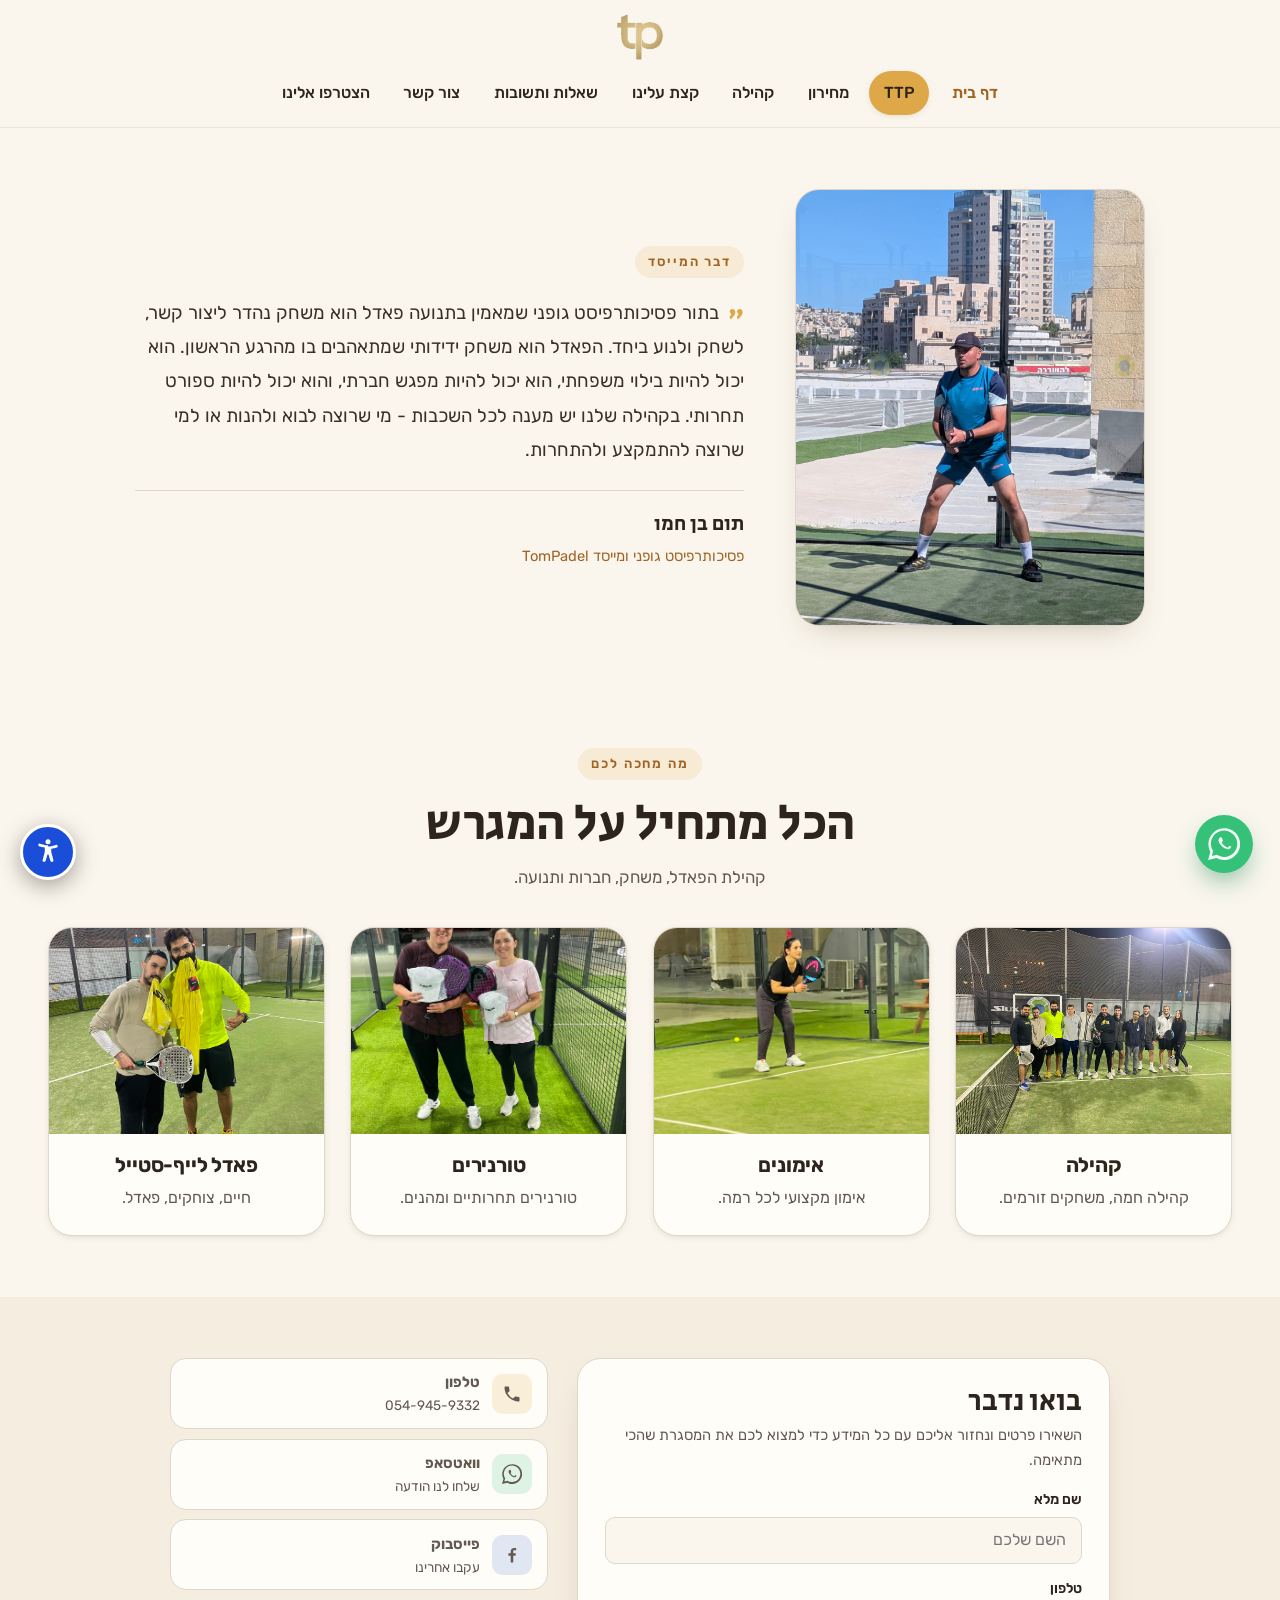
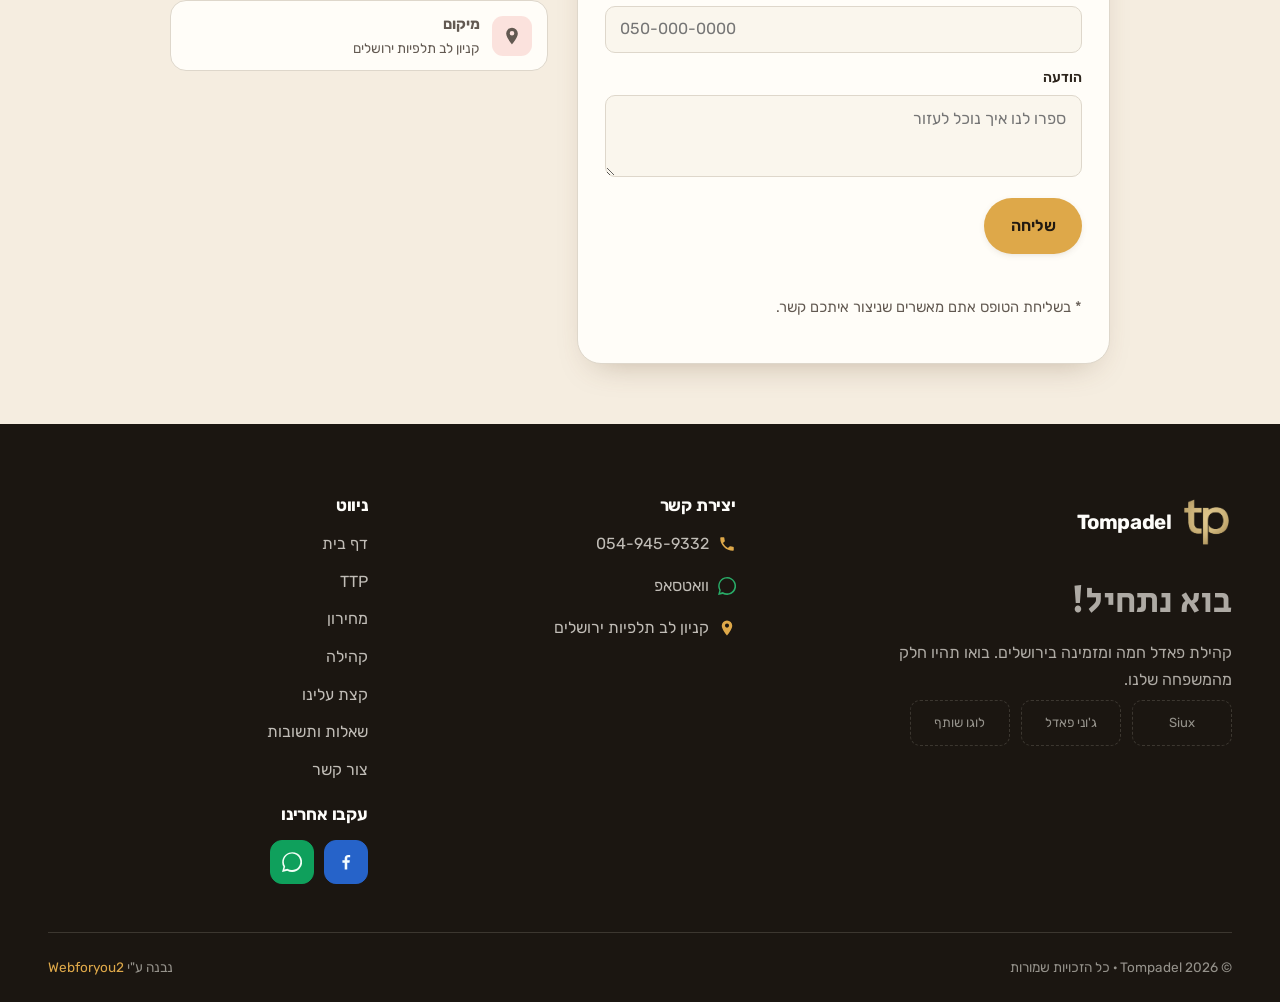
==== commit cb217e29: "Tie the site's organic identity to the community and to תום בן חמו Adds the founder as a real entity" ====
--- a/index.html
+++ b/index.html
@@ -4,22 +4,22 @@
   <meta charset="UTF-8" />
   <meta name="viewport" content="width=device-width, initial-scale=1.0" />
   <title>Tompadel | טומפדל — מועדון וקהילת פאדל בירושלים</title>
-  <meta name="description" content="Tompadel (טומפדל) — מועדון וקהילת פאדל בקניון לב תלפיות ירושלים. אימוני פאדל אישיים וקבוצתיים לכל רמה, טורנירים ואירועי קהילה. הצטרפו למשפחה!" />
+  <meta name="description" content="Tompadel (טומפדל) — קהילת הפאדל של ירושלים, בהובלת תום בן חמו, בקניון לב תלפיות. אימוני פאדל אישיים וקבוצתיים לכל רמה, טורנירים ואירועי קהילה. הצטרפו למשפחה!" />
   <meta name="theme-color" content="#d9a441" />
-  <link rel="canonical" href="https://tompadel.co.il/" />
+  <link rel="canonical" href="https://tom-padel.com/" />
 
   <!-- Open Graph -->
   <meta property="og:type" content="website" />
   <meta property="og:site_name" content="Tompadel" />
   <meta property="og:title" content="Tompadel | טומפדל — מועדון וקהילת פאדל בירושלים" />
   <meta property="og:description" content="מועדון וקהילת פאדל בקניון לב תלפיות ירושלים. אימונים לכל רמה, טורנירים ואירועי קהילה." />
-  <meta property="og:url" content="https://tompadel.co.il/" />
+  <meta property="og:url" content="https://tom-padel.com/" />
   <meta property="og:locale" content="he_IL" />
-  <meta property="og:image" content="https://tompadel.co.il/assets/community-1.jpg" />
+  <meta property="og:image" content="https://tom-padel.com/assets/community-1.jpg" />
   <meta name="twitter:card" content="summary_large_image" />
   <meta name="twitter:title" content="Tompadel | טומפדל — מועדון פאדל בירושלים" />
   <meta name="twitter:description" content="מועדון וקהילת פאדל בקניון לב תלפיות ירושלים. אימונים, טורנירים וקהילה חמה." />
-  <meta name="twitter:image" content="https://tompadel.co.il/assets/community-1.jpg" />
+  <meta name="twitter:image" content="https://tom-padel.com/assets/community-1.jpg" />
 
   <link rel="icon" href="favicon.svg" type="image/svg+xml" />
   <link rel="apple-touch-icon" href="assets/tp-logo-gold.png" />
@@ -36,11 +36,19 @@
     "@type": "SportsActivityLocation",
     "name": "Tompadel — טומפדל",
     "description": "מועדון וקהילת פאדל בירושלים. אימונים אישיים וקבוצתיים, טורנירים ואירועי קהילה.",
-    "url": "https://tompadel.co.il/",
-    "logo": "https://tompadel.co.il/assets/tp-logo-gold.png",
-    "image": "https://tompadel.co.il/assets/community-1.jpg",
+    "url": "https://tom-padel.com/",
+    "logo": "https://tom-padel.com/assets/tp-logo-gold.png",
+    "image": "https://tom-padel.com/assets/community-1.jpg",
     "telephone": "+972549459332",
     "sport": "Padel",
+    "founder": {
+      "@type": "Person",
+      "name": "תום בן חמו",
+      "alternateName": "Tom Ben Hamo",
+      "jobTitle": "פסיכותרפיסט גופני ומייסד TomPadel",
+      "image": "https://tom-padel.com/assets/hero-1b.jpg",
+      "url": "https://tom-padel.com/about.html"
+    },
     "address": {
       "@type": "PostalAddress",
       "streetAddress": "קניון לב תלפיות",
@@ -86,8 +94,8 @@
     <section class="section founder" id="founder" aria-label="דבר המייסד">
       <div class="wrap">
         <div class="founder__grid">
-          <div class="founder__media ph" data-label="תום — המייסד" data-reveal>
-            <img src="assets/hero-1b.jpg" alt="תום, מייסד Tompadel, עם מחבט פאדל על המגרש" loading="eager" onerror="this.remove()" />
+          <div class="founder__media ph" data-label="תום בן חמו — המייסד" data-reveal>
+            <img src="assets/hero-1b.jpg" alt="תום בן חמו, מייסד קהילת Tompadel, עם מחבט פאדל על המגרש בירושלים" loading="eager" onerror="this.remove()" />
           </div>
           <div class="founder__body" data-reveal data-reveal-delay="1">
             <span class="eyebrow">דבר המייסד</span>
@@ -95,7 +103,7 @@
               בתור פסיכותרפיסט גופני שמאמין בתנועה פאדל הוא משחק נהדר ליצור קשר, לשחק ולנוע ביחד. הפאדל הוא משחק ידידותי שמתאהבים בו מהרגע הראשון. הוא יכול להיות בילוי משפחתי, הוא יכול להיות מפגש חברתי, והוא יכול להיות ספורט תחרותי. בקהילה שלנו יש מענה לכל השכבות - מי שרוצה לבוא ולהנות או למי שרוצה להתמקצע ולהתחרות.
             </blockquote>
             <div class="founder__sign">
-              <b>תום</b>
+              <b>תום בן חמו</b>
               <span>פסיכותרפיסט גופני ומייסד TomPadel</span>
             </div>
           </div>
